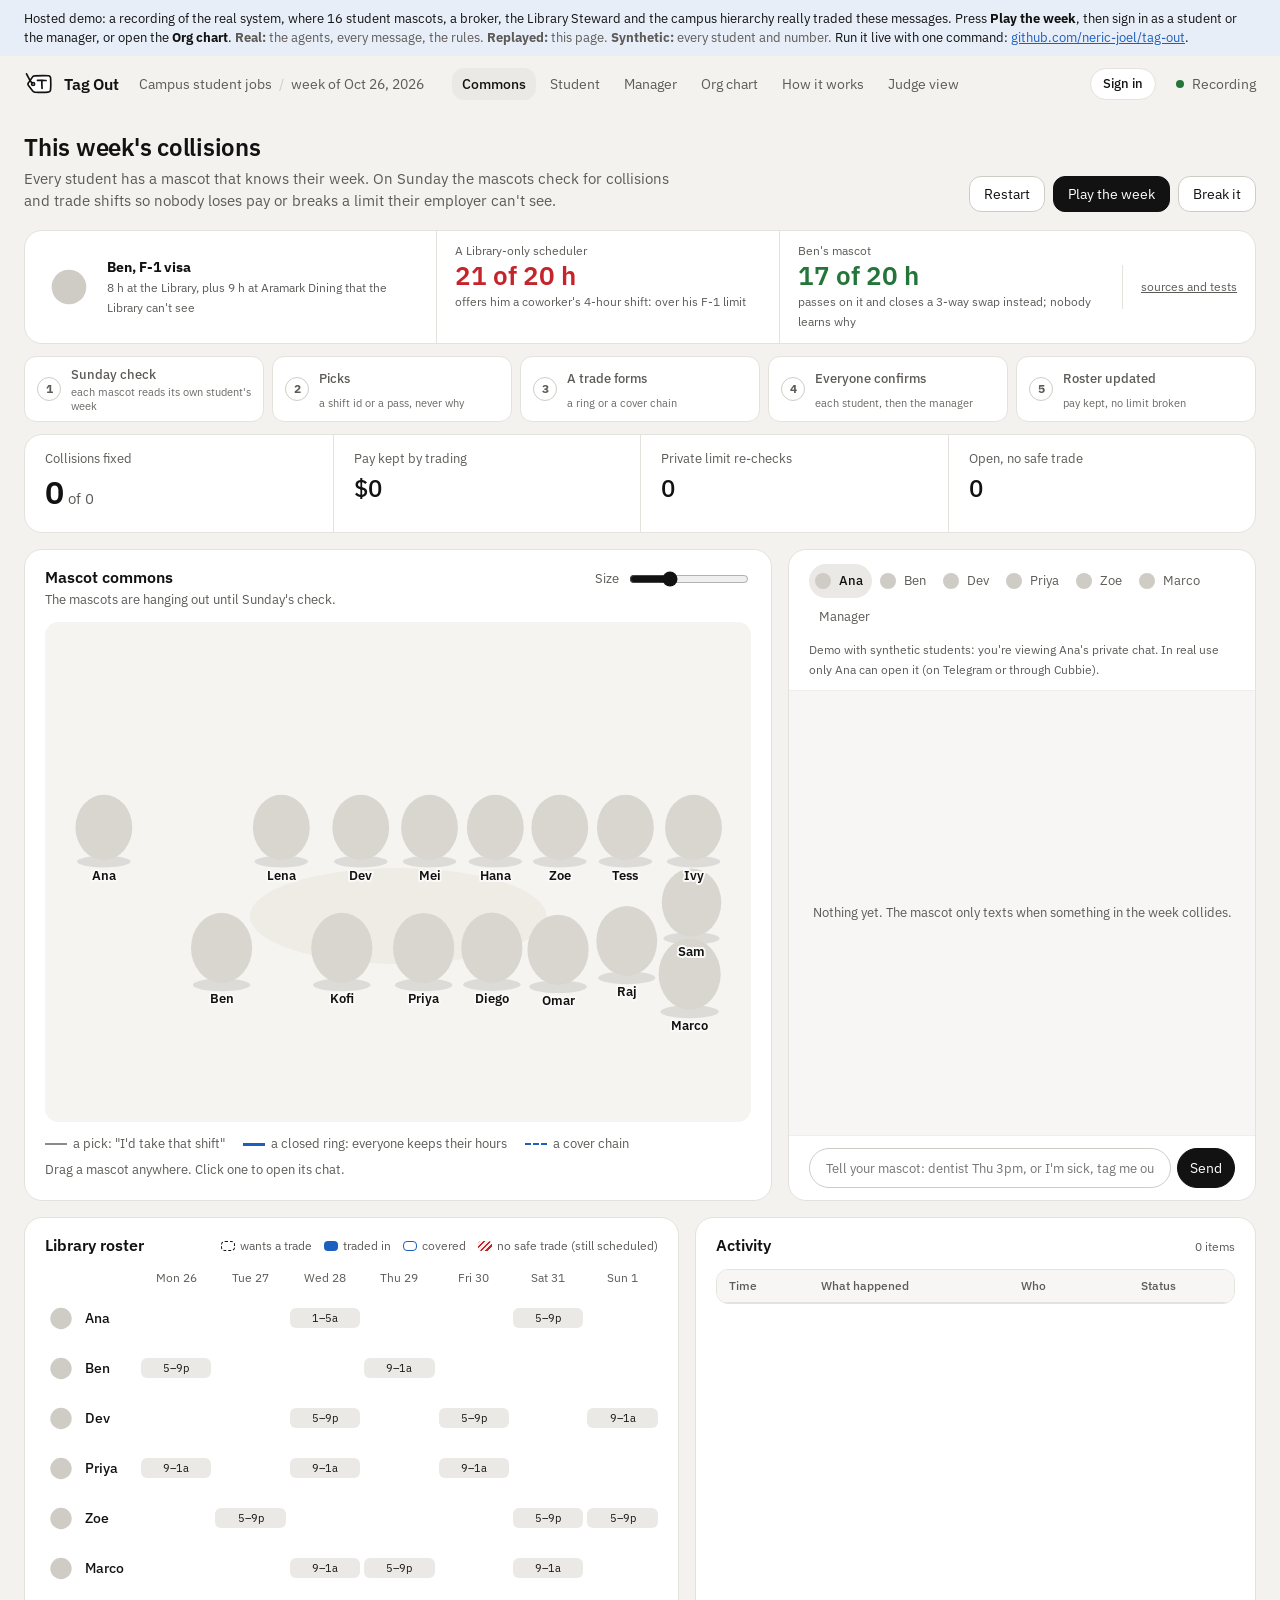
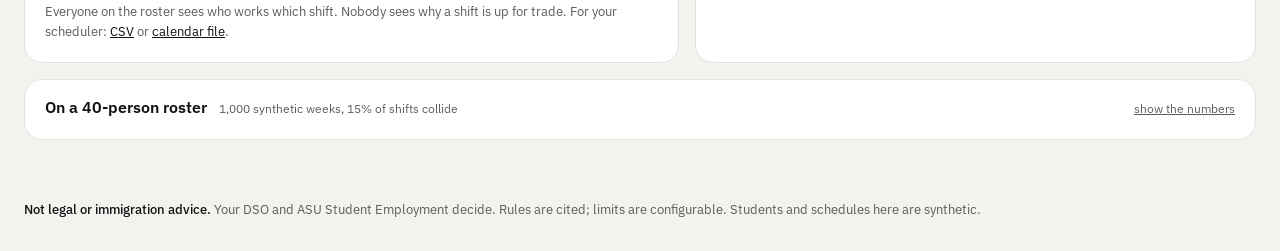
==== site/index.html @ efaf485c "Each employer keeps its own chain: Aramark's unit and general managers for Dining, a Sun Devil Fitne" ====
<!doctype html>
<html lang="en">
<head>
<meta charset="utf-8">
<meta name="viewport" content="width=device-width, initial-scale=1">
<title>Tag Out · Library roster</title>
<link rel="preconnect" href="https://fonts.googleapis.com">
<link rel="preconnect" href="https://fonts.gstatic.com" crossorigin>
<link href="https://fonts.googleapis.com/css2?family=IBM+Plex+Sans:wght@400;500;600;700&display=swap" rel="stylesheet">
<link rel="stylesheet" href="/web/css/app.css?v=22">
<link rel="stylesheet" href="/web/css/flow.css?v=16">
<link rel="icon" href="data:image/svg+xml,%3Csvg xmlns='http://www.w3.org/2000/svg' viewBox='0 0 32 32' fill='none' stroke='%23121212' stroke-width='2.1' stroke-linecap='round' stroke-linejoin='round'%3E%3Cpath fill='%23fff' d='M11.2 7.3C14.8 7.1 22.4 6.8 26.1 7.2C27.6 7.4 28.3 8.3 28.4 9.8C28.6 13.6 28.7 18.4 28.3 22.1C28.1 23.7 27.2 24.5 25.7 24.6C21.9 24.9 14.9 24.8 11.4 24.6C10.5 24.5 9.9 24.1 9.3 23.4L4.6 17.4C4 16.6 4 15.6 4.7 14.8L9.2 8.4C9.7 7.7 10.3 7.3 11.2 7.3Z'/%3E%3Ccircle cx='9.7' cy='16' r='1.6'/%3E%3Cpath d='M8.6 15.1C6.4 12.5 4.6 8.9 2.7 5.1'/%3E%3Cpath d='M14.4 12.2C17.3 11.9 20.6 11.9 23.5 12.3M19.1 12.1C18.9 14.9 19.1 17.9 19.3 20.7'/%3E%3C/svg%3E">
</head>
<body>
<div class="debug-banner" id="debugBanner" hidden><span>Judge view. Synthetic students: private numbers are shown for the demo only. In real use each student sees only their own.</span> <a class="exit" href="/">Exit judge view</a></div>

<header class="topbar">
  <a class="brand" href="/" aria-label="Tag Out home">
    <svg class="mark" viewBox="0 0 32 32" aria-hidden="true"><path class="tag" d="M11.2 7.3C14.8 7.1 22.4 6.8 26.1 7.2C27.6 7.4 28.3 8.3 28.4 9.8C28.6 13.6 28.7 18.4 28.3 22.1C28.1 23.7 27.2 24.5 25.7 24.6C21.9 24.9 14.9 24.8 11.4 24.6C10.5 24.5 9.9 24.1 9.3 23.4L4.6 17.4C4 16.6 4 15.6 4.7 14.8L9.2 8.4C9.7 7.7 10.3 7.3 11.2 7.3Z"/><circle cx="9.7" cy="16" r="1.6"/><path d="M8.6 15.1C6.4 12.5 4.6 8.9 2.7 5.1"/><path d="M14.4 12.2C17.3 11.9 20.6 11.9 23.5 12.3M19.1 12.1C18.9 14.9 19.1 17.9 19.3 20.7"/></svg>
    <span class="wordmark">Tag Out</span>
  </a>
  <span class="scope">Campus student jobs <span class="sep">/</span> week of Oct 26, 2026</span>
  <nav class="tabs" aria-label="Views">
    <a href="#commons" id="tabArena">Commons</a>
    <a href="#me" id="tabMe">Student</a>
    <a href="#manager" id="tabMgr">Manager</a>
    <a href="#org" id="tabOrg">Org chart</a>
    <a href="#agents" id="tabAgents">How it works</a>
    <a href="/judge" id="tabJudge">Judge view</a>
  </nav>
  <button class="who-pill" id="whoPill" type="button" aria-label="Sign in as someone else">Sign in</button>
  <div class="live" id="live"><span class="dot"></span><span id="liveText">Connecting</span></div>
</header>

<main class="canvas">
 <div class="view" id="viewCommons">
  <section class="titlerow">
    <div>
      <h1>This week's collisions</h1>
      <p class="finding" id="finding">Every student has a mascot that knows their week. On Sunday the mascots check for collisions and trade shifts so nobody loses pay or breaks a limit their employer can't see.</p>
    </div>
    <div class="actions">
      <button class="btn" id="btnReset" type="button" data-debug>Reset demo</button>
      <button class="btn" id="btnSunday" type="button">Run Sunday check</button>
      <button class="btn primary" id="btnRun" type="button">Start trade rounds</button>
    </div>
  </section>

  <section class="hero-case" aria-label="Why it matters: Ben's week">
    <div class="hc-who"><canvas id="heroBen" width="64" height="69" aria-hidden="true"></canvas>
      <div><b>Ben, F-1 visa</b><span>8 h at the Library, plus 9 h at Aramark Dining that the Library can't see</span></div></div>
    <div class="hc-col bad"><span class="hc-k">A Library-only scheduler</span><b>21 of 20 h</b><span>offers him a coworker's 4-hour shift: over his F-1 limit</span></div>
    <div class="hc-col good"><span class="hc-k">Ben's mascot</span><b>17 of 20 h</b><span>passes on it and closes a 3-way swap instead; nobody learns why</span></div>
    <a class="hc-src" href="#agents">sources and tests</a>
  </section>
  <ol class="rail" id="rail" aria-label="Where the week is">
    <li data-step="1"><b>1</b>Sunday check<span>each mascot reads its own student's week</span></li>
    <li data-step="2"><b>2</b>Picks<span>a shift id or a pass, never why</span></li>
    <li data-step="3"><b>3</b>A trade forms<span>a ring or a cover chain</span></li>
    <li data-step="4"><b>4</b>Everyone confirms<span>each student, then the manager</span></li>
    <li data-step="5"><b>5</b>Roster updated<span>pay kept, no limit broken</span></li>
  </ol>
  <section class="kpis" aria-label="This week">
    <div class="kpi lead"><span class="label">Collisions fixed</span><span class="value num" id="kFixed">0<small> of 0</small></span></div>
    <div class="kpi"><span class="label">Pay kept by trading</span><span class="value num" id="kPay">$0</span></div>
    <div class="kpi"><span class="label">Private limit re-checks</span><span class="value num" id="kChecks">0</span></div>
    <div class="kpi"><span class="label">Open, no safe trade</span><span class="value num" id="kOpen">0</span></div>
  </section>

  <div class="grid">
    <section class="panel commons" aria-labelledby="commonsTitle">
      <header class="panel-head">
        <div>
          <h2 id="commonsTitle">Mascot commons</h2>
          <p class="status" id="roundStatus" aria-live="polite">The mascots are hanging out until Sunday's check.</p>
        </div>
        <div class="tools">
          <label class="size"><span>Size</span><input type="range" id="petSize" min="48" max="200" step="2" value="96" aria-label="Mascot size"></label>
          <button class="btn small-btn" id="btnPets" type="button" data-debug>Pets</button>
        </div>
      </header>
      <div class="stage" id="stage"><canvas id="world" aria-label="Sixteen student mascots living in the commons" role="img"></canvas></div>
      <footer class="arena-key">
        <span><i class="k pick"></i>a pick: "I'd take that shift"</span>
        <span><i class="k ring"></i>a closed ring: everyone keeps their hours</span>
        <span><i class="k chain"></i>a cover chain</span>
        <span class="muted">Drag a mascot anywhere. Click one to open its chat.</span>
      </footer>
    </section>

    <section class="panel assistant" id="assistant" data-debug aria-labelledby="assistantTitle">
      <header class="assistant-head">
        <h2 id="assistantTitle" class="sr-only">Assistant chat</h2>
        <div class="who-tabs" id="whoTabs" role="tablist" aria-label="Whose assistant"></div>
        <p class="muted small" id="assistantSub">Private: only this student sees this chat.</p>
      </header>
      <div class="thread" id="thread" aria-live="polite"></div>
      <form class="compose" id="compose">
        <input type="text" id="composeInput" placeholder="Tell your mascot: dentist Thu 3pm, or I'm sick, tag me out of Monday" aria-label="Message to your mascot">
        <button class="btn primary" type="submit">Send</button>
      </form>
    </section>
  </div>

  <div class="grid lower">
    <section class="panel board" aria-labelledby="boardTitle">
      <header class="panel-head">
        <h2 id="boardTitle">Library roster</h2>
        <div class="legend">
          <span><i class="m req"></i>wants a trade</span>
          <span><i class="m moved"></i>traded in</span>
          <span><i class="m covered"></i>covered</span>
          <span><i class="m open"></i>no safe trade (still scheduled)</span>
        </div>
      </header>
      <div class="board-grid" id="board" role="table" aria-label="Shifts by person and day"></div>
      <p class="board-note">Everyone on the roster sees who works which shift. Nobody sees why a shift is up for trade.
        For your scheduler: <a href="/roster.csv">CSV</a> or <a href="/roster.ics">calendar file</a>.</p>
    </section>

    <section class="panel log" aria-labelledby="logTitle">
      <header class="panel-head"><h2 id="logTitle">Activity</h2><span class="muted small" id="logCount">0 items</span></header>
      <div class="log-wrap"><table class="log-table"><thead><tr><th>Time</th><th>What happened</th><th class="who">Who</th><th>Status</th></tr></thead>
        <tbody id="events"></tbody></table></div>
    </section>
  </div>

  <section class="panel sim" aria-labelledby="simTitle">
    <details class="sim-fold"><summary><h2 id="simTitle">On a 40-person roster</h2><span class="muted small" id="simMeta">simulation</span><span class="muted small sim-open">show the numbers</span></summary>
    <div id="sim"></div></details>
  </section>
 </div>

 <div class="view" id="viewStudent" hidden>
  <section class="me-head">
    <canvas id="meAvatar" width="96" height="104" aria-hidden="true"></canvas>
    <div>
      <h1 id="meTitle">Your week</h1>
      <p class="finding" id="meSub">Only you see this page. Your coworkers and your manager see that you're busy, and which shift you want to trade. Never why.</p>
    </div>
  </section>
  <div class="me-grid">
    <section class="panel me-week" aria-labelledby="meWeekTitle">
      <header class="panel-head"><h2 id="meWeekTitle">Your week</h2><span class="muted small">Oct 26 to Nov 1</span></header>
      <div id="meWeek"></div>
    </section>
    <section class="panel tg" aria-labelledby="meChatTitle">
      <header class="tg-head"><canvas id="meChatPet" width="36" height="39" aria-hidden="true"></canvas>
        <div><h2 id="meChatTitle">Your mascot</h2><p class="sub">Telegram or Cubbie · private</p></div></header>
      <div class="thread tg-thread" id="meThread" aria-live="polite"></div>
      <div class="chips" id="meChips" aria-label="Things you can text your mascot"></div>
      <form class="compose" id="meCompose">
        <input type="text" id="meInput" placeholder="Message your mascot" aria-label="Message to your mascot">
        <button class="btn primary" type="submit">Send</button>
      </form>
      <details class="why-tg-mini"><summary>Why Telegram?</summary><p class="muted small">It's your private line to your own mascot: push alerts when the site is closed, one tap to confirm or decline, and your reasons never leave the chat. No new app, and the bot only messages chats that sent it /start.</p></details>
    </section>
    <section class="panel me-private" aria-labelledby="mePrivTitle">
      <header class="panel-head"><h2 id="mePrivTitle">Private to you</h2></header>
      <div id="mePrivate"></div>
    </section>
  </div>
 </div>

 <div class="view" id="viewManager" hidden>
  <section class="me-head">
    <svg class="mgr-mark" viewBox="0 0 32 32" aria-hidden="true"><path class="tag" d="M11.2 7.3C14.8 7.1 22.4 6.8 26.1 7.2C27.6 7.4 28.3 8.3 28.4 9.8C28.6 13.6 28.7 18.4 28.3 22.1C28.1 23.7 27.2 24.5 25.7 24.6C21.9 24.9 14.9 24.8 11.4 24.6C10.5 24.5 9.9 24.1 9.3 23.4L4.6 17.4C4 16.6 4 15.6 4.7 14.8L9.2 8.4C9.7 7.7 10.3 7.3 11.2 7.3Z"/><circle cx="9.7" cy="16" r="1.6"/><path d="M8.6 15.1C6.4 12.5 4.6 8.9 2.7 5.1"/><path d="M14.4 12.2C17.3 11.9 20.6 11.9 23.5 12.3M19.1 12.1C18.9 14.9 19.1 17.9 19.3 20.7"/></svg>
    <div>
      <h1>Library front desk, manager</h1>
      <p class="finding">You see the roster, approvals, open shifts and reports. You never see why someone asked for a trade or their hours at other jobs. Each approval card says which limits every student's mascot checked, and when.</p>
    </div>
  </section>
  <div class="mgr-grid">
    <section class="panel tg" aria-labelledby="mgrInboxTitle">
      <header class="tg-head"><div class="tg-avatar">LM</div><div><h2 id="mgrInboxTitle">Approvals and updates</h2><p class="sub">What arrives on your phone</p></div></header>
      <div class="thread tg-thread" id="mgrThread" aria-live="polite"></div>
    </section>
    <section class="panel mgr-actions" aria-labelledby="mgrActTitle">
      <header class="panel-head"><h2 id="mgrActTitle">Do something</h2></header>
      <form class="act" id="mgrExtra">
        <h3>Post an extra shift</h3>
        <p class="muted small">Every mascot is offered it. Only students who want hours and fit every limit pick it; you won't see why anyone passed.</p>
        <div class="row"><select id="exDay" aria-label="Day"></select><select id="exStart" aria-label="Start"></select><select id="exEnd" aria-label="End"></select><button class="btn primary" type="submit">Post</button></div>
      </form>
      <div class="act">
        <h3>Find a team meeting time</h3>
        <p class="muted small">Each mascot answers busy or free for each hour, nothing else. You pick from the three best hours.</p>
        <button class="btn" id="mgrMeeting" type="button">Find the best hour next week</button>
      </div>
      <div class="act">
        <h3>Standing rule</h3>
        <label class="toggle"><input type="checkbox" id="mgrSwapRule"> Swaps that keep every shift covered and everyone's hours the same go through without me</label>
      </div>
      <div class="act">
        <h3>Your scheduler</h3>
        <p class="muted small">Download the approved roster: <a href="/roster.csv">CSV</a> or <a href="/roster.ics">calendar file</a>. Students enter their time in Workday as usual.</p>
      </div>
    </section>
    <section class="panel" aria-labelledby="mgrListTitle">
      <header class="panel-head"><h2 id="mgrListTitle">Open shifts, reports, meetings</h2></header>
      <div id="mgrLists"></div>
      <div class="forecast" id="mgrForecast"></div>
    </section>
  </div>
  <section class="panel board" aria-labelledby="mgrBoardTitle">
    <header class="panel-head"><h2 id="mgrBoardTitle">Library roster</h2></header>
    <div class="board-grid" id="mgrBoard" role="table" aria-label="Shifts by person and day"></div>
  </section>
 </div>

 <div class="view" id="viewOrg" hidden>
  <section class="titlerow">
    <div>
      <h1>When nobody can cover</h1>
      <p class="finding">16 student workers in three departments, 3 shift leads, 3 managers, 2 backup managers, Environmental Health and Safety, Student Employment and ISSC: 27 agents, each its own app with its own state and its own pet. Each employer keeps its own chain (ASU for the Library and the Rec center, Aramark for Dining). A case climbs one rung each time a timer runs out, never past the shift's start, and silence never approves anything. Only the shift and the rule that moved it climb; the reason stays with the student's mascot.</p>
    </div>
    <div class="actions">
      <button class="btn" id="orgSafety" type="button">Safety report</button>
      <button class="btn" id="orgQuestion" type="button">F-1 question</button>
      <button class="btn primary" id="orgPlay" type="button">Play the morning</button>
    </div>
  </section>
  <section class="panel org-panel" aria-label="Org chart"><div id="org"><p class="muted">Loading the org chart…</p></div></section>
 </div>

 <div class="view" id="viewAgents" hidden>
  <section class="titlerow">
    <div>
      <h1>How the agents talk</h1>
      <p class="finding">Every line below is a real message between agents: six Library mascots (each its own app and database), a broker and the Library's Steward; the campus hierarchy is on the Org chart. Live they run as separate processes; this replay was recorded with all of them in one. Click any message to read exactly what crossed. No message has a field for a reason, hours or a calendar; the only free text is what a student chooses to send, and every message is scanned for private labels.</p>
    </div>
    <div class="actions">
      <button class="btn" id="agSunday" type="button">Run Sunday check</button>
      <button class="btn" id="agRun" type="button">Start trade rounds</button>
      <button class="btn danger" id="agSnoop" type="button">Snoop: ask every mascot why</button>
    </div>
  </section>
  <section class="kpis" aria-label="What crossed">
    <div class="kpi lead"><span class="label">Messages between agents</span><span class="value num" id="lkMsgs">0</span></div>
    <div class="kpi"><span class="label">Fields outside the schemas</span><span class="value num" id="lkFields">0</span></div>
    <div class="kpi"><span class="label">Private labels in any message</span><span class="value num" id="lkLabels">0</span></div>
    <div class="kpi"><span class="label">Work-rule checks made by an LLM</span><span class="value num">0</span></div>
  </section>
  <p class="snoop-note" id="snoopNote" hidden></p>
  <div id="flow"></div>
  <section class="panel why-tg" aria-labelledby="whyTgTitle">
    <header class="panel-head"><h2 id="whyTgTitle">Why Telegram</h2><span class="muted small">the student's private line to their own mascot</span></header>
    <ul class="why-list">
      <li><b>It reaches you when the site is closed.</b> The Sunday "your shift collides" text and a same-day call-out arrive as push alerts.</li>
      <li><b>One tap is the human step.</b> Confirm, Decline, Take it, Approve: nothing moves until the student (and the manager) taps.</li>
      <li><b>Reasons stay private.</b> "I'm sick" or "interview" goes only to your own mascot. Other agents get a shift id and a yes or no.</li>
      <li><b>No new app.</b> It works on any phone today, and the bot only messages chats that registered themselves with /start. Cubbie users can use the included Cubbie Skill instead.</li>
    </ul>
  </section>
  <section class="panel claims" id="claims" aria-labelledby="claimsTitle">
    <header class="panel-head"><h2 id="claimsTitle">Sources and claims</h2><span class="muted small">every number on this site, and where it comes from</span></header>
    <table class="ledger" id="ledger"></table>
  </section>
 </div>

  <section class="phones-row" id="phonesRow" hidden aria-labelledby="phonesTitle">
    <header class="section-head">
      <h2 id="phonesTitle">Phones</h2>
      <p class="muted">The same chats as they arrive on each phone (Telegram). Each student only sees their own.</p>
    </header>
    <div class="phones" id="phones"></div>
  </section>

  <section class="panel judge" id="judgePanel" hidden aria-labelledby="judgeTitle">
    <header class="panel-head">
      <h2 id="judgeTitle">Private limits, as each mascot sees its own student</h2>
      <button class="btn danger" id="btnBreak" type="button">Break it: change Dev's week before commit</button>
    </header>
    <div class="judge-grid">
      <table class="limits" id="limits"><caption class="sr-only">Hours and limits per student</caption></table>
      <div class="forecast" id="forecast"></div>
    </div>
    <div class="baseline" id="baseline"></div>
  </section>
</main>

<dialog class="pets-dialog signin" id="signIn" aria-labelledby="signInTitle">
  <form method="dialog" class="pets-head">
    <h2 id="signInTitle">Sign in as</h2>
    <button class="btn small-btn" value="close" aria-label="Close">Close</button>
  </form>
  <p class="muted small">Demo with synthetic students: pick anyone to see Tag Out the way they would. A real student only ever sees their own page.</p>
  <div class="people" id="people"></div>
</dialog>

<dialog class="pets-dialog" id="petDialog" aria-labelledby="petDialogTitle">
  <form method="dialog" class="pets-head">
    <h2 id="petDialogTitle">Pick a mascot</h2>
    <button class="btn small-btn" value="close" aria-label="Close">Close</button>
  </form>
  <div class="pets-controls">
    <label>For <select id="petFor" aria-label="Which student"></select></label>
    <input type="search" id="petQuery" placeholder="Search pets, e.g. goku, cat, dragon" aria-label="Search pets">
    <button class="btn" id="petSearch" type="button">Search</button>
  </div>
  <p class="muted small" id="petNote">Each student picks their own; no two people on a roster share one.</p>
  <div class="pets-grid" id="petGrid"></div>
</dialog>

<footer class="site-foot">
  <p><strong>Not legal or immigration advice.</strong> Your DSO and ASU Student Employment decide. Rules are cited; limits are configurable. Students and schedules here are synthetic.</p>
</footer>

<script>window.TAGOUT_STATIC = true; const TAGOUT_SHEETS = {"kitsune-spirit": "https://codex-pets.net/assets/pets/v/1792744884248/kitsune-spirit/spritesheet.webp", "tide-kraken": "https://codex-pets.net/assets/pets/v/1792744941586/tide-kraken/spritesheet.webp", "crystal-kirin": "https://codex-pets.net/assets/pets/v/1792744924538/crystal-kirin/spritesheet.webp", "moon-phoenix": "https://codex-pets.net/assets/pets/v/1792744905088/moon-phoenix/spritesheet.webp", "storm-griffin": "https://codex-pets.net/assets/pets/v/1792744867266/storm-griffin/spritesheet.webp", "frost-yeti": "https://codex-pets.net/assets/pets/v/1792744847355/frost-yeti/spritesheet.webp", "ember-dragon": "https://codex-pets.net/assets/pets/v/1792744831101/ember-dragon/spritesheet.webp", "thunder-roc": "https://codex-pets.net/assets/pets/v/1792744742035/thunder-roc/spritesheet.webp", "raccoon": "https://codex-pets.net/assets/pets/v/1792588968157/raccoon/spritesheet.webp", "kumo": "https://codex-pets.net/assets/pets/v/1792589263611/kumo/spritesheet.webp", "nori": "https://codex-pets.net/assets/pets/v/1780482787379/nori/spritesheet.webp", "ali": "https://codex-pets.net/assets/pets/v/1792742095674/ali/spritesheet.webp", "biscuit": "https://codex-pets.net/assets/pets/v/1792748035258/biscuit/spritesheet.webp", "white": "https://codex-pets.net/assets/pets/v/1790581357760/white/spritesheet.webp", "cappy": "https://codex-pets.net/assets/pets/v/1777716783783/cappy/spritesheet.webp", "rook": "https://codex-pets.net/assets/pets/v/1777717655324/rook/spritesheet.webp", "rusty": "https://codex-pets.net/assets/pets/v/1777720068012/rusty/spritesheet.webp", "folio": "https://codex-pets.net/assets/pets/v/1786355219448/folio/spritesheet.webp", "kite": "https://codex-pets.net/assets/pets/v/1786824186765/kite/spritesheet.webp", "red-fox-cub": "https://codex-pets.net/assets/pets/v/1792589141102/red-fox-cub/spritesheet.webp", "owl": "https://codex-pets.net/assets/pets/v/1792593184107/owl/spritesheet.webp", "bruno": "https://codex-pets.net/assets/pets/v/1792588996213/bruno/spritesheet.webp", "bramble": "https://codex-pets.net/assets/pets/v/1792593371389/bramble/spritesheet.webp", "goldie": "https://codex-pets.net/assets/pets/v/1792588723084/goldie/spritesheet.webp", "rivet": "https://codex-pets.net/assets/pets/v/1784961462548/rivet/spritesheet.webp", "moss": "https://codex-pets.net/assets/pets/v/1792587486970/moss/spritesheet.webp", "aurelia": "https://codex-pets.net/assets/pets/v/1792587141026/aurelia/spritesheet.webp", "debug-duck-v2": "https://codex-pets.net/assets/pets/v/1790855975750/debug-duck-v2/spritesheet.webp"}; window.TAGOUT_PET_URL = (id) => TAGOUT_SHEETS[id] || '';</script>
<script src="/web/js/world.js?v=16"></script>
<script src="/web/js/flow.js?v=22"></script>
<script src="/web/js/org.js?v=5"></script>
<script src="/web/js/sprites.js?v=15"></script>
<script src="/web/js/app.js?v=30"></script>
</body>
</html>
---- web/css/app.css ----
/* Tag Out commons. Style: achromatic ledger, no-sidebar shell, soft corners (cards 18, controls 12) by request.
   Face: a stone ground (campus library sandstone), IBM Plex Sans with tabular figures, one data hue (#1d5fbf)
   that appears only on trades. Colour on chrome: none. The pets carry the colour.
   Grid (1440): canvas 1440 - 2 x 24 = 1392; main row 8fr + 5fr with a 16px gap. */

:root {
  --ground: #f3f2ef;
  --surface: #ffffff;
  --raised: #f7f6f4;
  --active: #ebe9e5;
  --border: #e4e2dd;
  --rule: #efeeea;
  --control: #cfccc6;
  --text: #121212;
  --muted: #5d5b57;
  --faint: #6b6965;
  --primary: #121212;
  --hue: #1d5fbf;
  --hue-soft: #e8eef8;
  --positive: #24753a;
  --negative: #c4242a;
  --neg-soft: #fbeceb;
  --warning: #92400e;
  --pill-pos-bg: #dcfae5; --pill-pos-ink: #04250e;
  --pill-neg-bg: #ffedea; --pill-neg-ink: #831c1e;
  --radius-card: 18px; --radius-control: 12px; --radius-chip: 6px; --radius-stage: 14px;
  --gap: 16px; --pad: 20px; --edge: 24px;
  --font: "IBM Plex Sans", system-ui, -apple-system, "Segoe UI", sans-serif;
}

* { box-sizing: border-box; }
html { -webkit-text-size-adjust: 100%; }
body {
  margin: 0; background: var(--ground); color: var(--text);
  font: 400 14px/20px var(--font); font-variant-numeric: tabular-nums;
}
h1, h2, h3, p { margin: 0; }
button { font: inherit; color: inherit; }
.num { font-variant-numeric: tabular-nums; }
.muted { color: var(--muted); }
.small { font-size: 12px; }
.sr-only { position: absolute; width: 1px; height: 1px; overflow: hidden; clip: rect(0 0 0 0); white-space: nowrap; }
[hidden] { display: none !important; }
:focus-visible { outline: 2px solid var(--hue); outline-offset: 2px; }

/* debug banner: the one loud thing, and only in the judge view */
.debug-banner {
  background: var(--negative); color: #fff; font-weight: 500; padding: 8px var(--edge); font-size: 13px;
}

/* top bar */
.topbar {
  display: flex; align-items: center; gap: 20px; height: 56px; padding: 0 var(--edge);
  background: var(--ground);
}
.brand { display: flex; align-items: center; gap: 10px; color: var(--text); text-decoration: none; }
/* the mark: a hand-drawn luggage tag in one ink, slightly wobbly on purpose */
.mark { width: 30px; height: 30px; overflow: visible; }
.mark path, .mark circle, .mgr-mark path, .mgr-mark circle {
  fill: none; stroke: var(--text); stroke-width: 1.8; stroke-linecap: round; stroke-linejoin: round;
}
.mark path.tag, .mgr-mark path.tag { fill: var(--surface); }
.wordmark { font-weight: 600; font-size: 16px; letter-spacing: -0.01em; }
.scope { color: var(--muted); }
.scope .sep { color: var(--control); margin: 0 4px; }
.tabs { display: flex; gap: 4px; margin-left: 8px; }
.tabs a {
  color: var(--muted); text-decoration: none; padding: 6px 10px; border-radius: var(--radius-control);
}
.tabs a:hover { color: var(--text); background: var(--active); }
.tabs a[aria-current="page"] { color: var(--text); background: var(--active); font-weight: 500; }
.live { margin-left: auto; display: flex; align-items: center; gap: 8px; color: var(--muted); }
.live .dot { width: 8px; height: 8px; border-radius: 50%; background: var(--control); }
.live.on .dot { background: var(--positive); }
.live.off .dot { background: var(--negative); }

/* canvas */
.canvas { padding: 8px var(--edge) 40px; }
.titlerow { display: flex; align-items: flex-end; justify-content: space-between; gap: 24px; padding: 12px 0 18px; }
h1 { font-size: 24px; line-height: 30px; font-weight: 600; letter-spacing: -0.01em; }
.finding { margin-top: 6px; color: var(--muted); font-size: 15px; line-height: 22px; max-width: 74ch; }
.finding b { color: var(--text); font-weight: 500; }
.actions { display: flex; gap: 8px; flex-shrink: 0; }
.btn {
  height: 36px; padding: 0 14px; border-radius: var(--radius-control); border: 1px solid var(--control);
  background: var(--surface); cursor: pointer; white-space: nowrap; transition: background .12s, transform .06s;
}
.btn:hover { background: var(--raised); }
.btn:active { transform: translateY(1px); }
.btn:disabled { color: var(--faint); cursor: default; background: var(--surface); }
.btn.primary { background: var(--primary); border-color: var(--primary); color: #fff; }
.btn.primary:hover { background: #2b2b2b; }
.btn.primary:disabled { background: #8c8a86; border-color: #8c8a86; }
.btn.danger { border-color: var(--negative); color: var(--negative); }
.btn.danger:hover { background: var(--neg-soft); }

/* KPI strip: one container split by hairlines */
.kpis {
  display: grid; grid-template-columns: repeat(4, 1fr); background: var(--surface);
  border: 1px solid var(--border); border-radius: var(--radius-card); margin-bottom: var(--gap);
}
.kpi { display: flex; flex-direction: column; gap: 4px; padding: 14px var(--pad); }
.kpi + .kpi { border-left: 1px solid var(--border); }
.kpi .label { color: var(--muted); font-size: 13px; }
.kpi .value { font-size: 24px; line-height: 30px; font-weight: 500; }
.kpi .value small { font-size: 15px; color: var(--muted); font-weight: 400; }
.kpi.lead .value { font-size: 32px; line-height: 38px; font-weight: 600; }
.kpi .value.bad { color: var(--negative); }

/* panels */
.grid { display: grid; grid-template-columns: 8fr 5fr; gap: var(--gap); align-items: stretch; }
.grid.lower { grid-template-columns: 7fr 6fr; margin-top: var(--gap); align-items: stretch; }
.sim { margin-top: var(--gap); }
.sim #sim { display: grid; grid-template-columns: 1fr 1fr; gap: 24px; align-items: start; }
.panel {
  background: var(--surface); border: 1px solid var(--border); border-radius: var(--radius-card);
  padding: 16px var(--pad) var(--pad); min-width: 0;
}
.panel-head { display: flex; align-items: baseline; justify-content: space-between; gap: 16px; margin-bottom: 12px; }
h2 { font-size: 16px; line-height: 22px; font-weight: 600; }
.status { color: var(--muted); text-align: right; }
.status b { color: var(--text); font-weight: 500; }

/* arena */
.commons { display: flex; flex-direction: column; }
.stage { position: relative; flex: 1; min-height: 500px; border-radius: var(--radius-stage); overflow: hidden; background: #f6f4f0; }
.stage canvas { position: absolute; inset: 0; width: 100%; height: 100%; display: block; touch-action: none; }
.tools { display: flex; align-items: center; gap: 12px; flex-shrink: 0; }
.size { display: flex; align-items: center; gap: 8px; color: var(--muted); font-size: 13px; }
.size input { width: 120px; accent-color: var(--text); }
.small-btn { height: 32px; padding: 0 12px; }
.panel-head .status { text-align: left; margin-top: 2px; font-size: 13px; }

/* assistant chat: one student's private thread with their mascot */
.assistant { display: flex; flex-direction: column; padding: 0; overflow: hidden; }
.assistant-head { padding: 14px var(--pad) 10px; border-bottom: 1px solid var(--rule); }
.who-tabs { display: flex; gap: 2px; flex-wrap: wrap; margin-bottom: 6px; }
.who-tabs button {
  display: inline-flex; align-items: center; gap: 4px; height: 34px; padding: 0 9px 0 2px; border: 0;
  border-radius: 999px; background: transparent; cursor: pointer; color: var(--muted); font-size: 13px;
}
.who-tabs button canvas { width: 24px; height: 26px; }
.who-tabs button:hover { background: var(--raised); color: var(--text); }
.who-tabs button[aria-selected="true"] { background: var(--active); color: var(--text); font-weight: 500; }
.who-tabs button.mgr { padding-left: 10px; }
.assistant .thread { min-height: 0; }
.assistant .compose { padding: 12px var(--pad); }
.assistant .compose input { height: 40px; border-radius: 999px; padding: 0 16px; }
.assistant .compose .btn { height: 40px; border-radius: 999px; }

/* pet gallery */
.pets-dialog {
  width: min(880px, calc(100vw - 32px)); max-height: calc(100vh - 64px); border: 1px solid var(--border);
  border-radius: 20px; padding: 20px 24px 24px; background: var(--surface); color: var(--text);
  box-shadow: 0 18px 50px rgba(0, 0, 0, .14);
}
.pets-dialog::backdrop { background: rgba(18, 18, 18, .28); }
.pets-head { display: flex; align-items: center; justify-content: space-between; margin-bottom: 12px; }
.pets-controls { display: flex; gap: 8px; align-items: center; flex-wrap: wrap; margin-bottom: 8px; }
.pets-controls label { display: flex; align-items: center; gap: 8px; color: var(--muted); }
.pets-controls select, .pets-controls input {
  height: 36px; border: 1px solid var(--control); border-radius: var(--radius-control); padding: 0 12px;
  font: inherit; background: var(--surface);
}
.pets-controls input { flex: 1; min-width: 200px; }
.pets-grid { display: grid; grid-template-columns: repeat(auto-fill, minmax(150px, 1fr)); gap: 12px; margin-top: 12px; }
.pet-card {
  display: flex; flex-direction: column; gap: 6px; padding: 10px; border: 1px solid var(--border);
  border-radius: 16px; background: var(--surface); cursor: pointer; text-align: left; font: inherit;
  transition: background .12s, transform .08s;
}
.pet-card:hover { background: var(--raised); }
.pet-card:active { transform: translateY(1px); }
.pet-card img { width: 100%; aspect-ratio: 1; object-fit: contain; background: #f6f4f0; border-radius: 12px; }
.pet-card .n { font-weight: 500; font-size: 13px; line-height: 17px; }
.pet-card .c { color: var(--muted); font-size: 12px; }
.pet-card[aria-disabled="true"] { opacity: .5; cursor: not-allowed; }
.arena-key { display: flex; flex-wrap: wrap; gap: 6px 18px; margin-top: 12px; color: var(--muted); font-size: 13px; }
.arena-key span { display: inline-flex; align-items: center; gap: 6px; }
.k { display: inline-block; width: 22px; height: 0; border-top: 2px solid; }
.k.pick { border-color: #8c8a86; }
.k.ring { border-top-width: 3px; border-color: var(--hue); }
.k.chain { border-color: var(--hue); border-top-style: dashed; }

/* roster board: people down the left, days across */
.board { display: flex; flex-direction: column; }
.legend { display: flex; gap: 12px; flex-wrap: wrap; color: var(--muted); font-size: 12px; }
.legend span { display: inline-flex; align-items: center; gap: 5px; }
.m { display: inline-block; width: 14px; height: 10px; border-radius: 4px; background: var(--active); }
.m.req { background: var(--surface); border: 1.5px dashed var(--text); }
.m.moved { background: var(--hue); }
.m.covered { background: var(--surface); border: 1.5px solid var(--hue); }
.m.open { background: repeating-linear-gradient(135deg, var(--negative) 0 1.5px, var(--neg-soft) 1.5px 4px); }
.board-grid { display: grid; grid-template-columns: 92px repeat(7, 1fr); row-gap: 6px; column-gap: 4px; flex: 1; align-content: start; }
.board-grid .day { color: var(--muted); font-size: 12px; text-align: center; padding-bottom: 2px; }
.board-grid .who { display: flex; align-items: center; gap: 8px; height: 44px; font-weight: 500; }
.board-grid .who canvas { width: 32px; height: 35px; flex-shrink: 0; }
.board-grid .cell { display: flex; flex-direction: column; gap: 3px; justify-content: center; min-height: 44px; }
.chip {
  display: block; height: 20px; line-height: 20px; border-radius: var(--radius-chip); font-size: 11px; text-align: center;
  background: var(--active); color: var(--text); white-space: nowrap; overflow: hidden;
  transition: background .3s, color .3s;
}
.chip.req { background: var(--surface); outline: 1.5px dashed var(--text); outline-offset: -1.5px; }
.chip.moved { background: var(--hue); color: #fff; }
.chip.covered { background: var(--surface); outline: 1.5px solid var(--hue); outline-offset: -1.5px; color: var(--hue); }
.chip.open { background: repeating-linear-gradient(135deg, var(--negative) 0 1.5px, var(--neg-soft) 1.5px 4px); color: var(--pill-neg-ink); font-weight: 500; }
.board-note { margin-top: 12px; color: var(--muted); font-size: 13px; }

/* phones */
.phones-row { margin-top: calc(var(--gap) * 2); }
.section-head { display: flex; align-items: baseline; gap: 16px; margin-bottom: 12px; }
.phones { display: grid; grid-template-columns: repeat(4, 1fr); gap: var(--gap); }
.phone {
  background: var(--surface); border: 1px solid var(--border); border-radius: var(--radius-card);
  display: flex; flex-direction: column; height: 360px; min-width: 0;
}
.phone-head { display: flex; align-items: center; gap: 10px; padding: 10px 14px; border-bottom: 1px solid var(--rule); }
.phone-head canvas { width: 30px; height: 33px; }
.phone-head .who { font-weight: 500; }
.phone-head .sub { color: var(--muted); font-size: 12px; line-height: 16px; }
.phone-head select {
  margin-left: auto; height: 30px; border: 1px solid var(--control); border-radius: var(--radius-control);
  background: var(--surface); font: inherit; font-size: 13px; padding: 0 6px;
}
.thread { flex: 1; overflow-y: auto; padding: 12px 14px; display: flex; flex-direction: column; gap: 8px; background: var(--raised); }
.msg { white-space: pre-line; max-width: 88%; padding: 9px 12px; border-radius: 16px; font-size: 13px; line-height: 18px; background: var(--surface); border: 1px solid var(--rule); align-self: flex-start; }
.msg.me { align-self: flex-end; background: var(--text); color: #fff; border-color: var(--text); }
.msg.reply { color: var(--muted); }
.msg .btns { display: flex; gap: 6px; margin-top: 8px; }
.msg .btns button {
  flex: 1; height: 30px; border-radius: var(--radius-control); border: 1px solid var(--control);
  background: var(--surface); cursor: pointer; font-size: 13px;
}
.msg .btns button:hover { background: var(--active); }
.msg .btns button:disabled { color: var(--faint); cursor: default; background: var(--raised); }
.msg.flash { animation: flash 1.2s ease-out 1; }
@keyframes flash { from { box-shadow: 0 0 0 3px var(--hue-soft); } to { box-shadow: 0 0 0 0 transparent; } }
.compose { display: flex; gap: 6px; padding: 10px; border-top: 1px solid var(--rule); }
.compose input {
  flex: 1; min-width: 0; height: 32px; border: 1px solid var(--control); border-radius: var(--radius-control);
  padding: 0 10px; font: inherit; font-size: 13px;
}
.compose button { height: 32px; padding: 0 12px; border-radius: var(--radius-control); border: 1px solid var(--control); background: var(--surface); cursor: pointer; }
.empty { color: var(--muted); font-size: 13px; margin: auto 0; text-align: center; }

/* log */
.events { list-style: none; margin: 0; padding: 0; max-height: 300px; overflow-y: auto; }
.events li { display: grid; grid-template-columns: 64px 1fr; gap: 12px; padding: 7px 0; border-top: 1px solid var(--rule); font-size: 13px; line-height: 18px; }
.events li:first-child { border-top: 0; }
.events time { color: var(--muted); }
.events .ok { color: var(--positive); font-weight: 500; }
.events .bad { color: var(--negative); font-weight: 500; }
.events .tr { color: var(--hue); font-weight: 500; }

/* simulation */
.sim-figs { display: grid; grid-template-columns: 1fr 1fr; gap: 0; border: 1px solid var(--border); border-radius: 14px; margin-bottom: 14px; }
.sim-figs > div { padding: 12px 16px; display: flex; flex-direction: column; gap: 2px; }
.sim-figs > div + div { border-left: 1px solid var(--border); }
.sim-figs .label { color: var(--muted); font-size: 13px; }
.sim-figs .value { font-size: 22px; line-height: 28px; font-weight: 500; }
.sim-figs .value small { color: var(--muted); font-size: 13px; font-weight: 400; }
.bars { display: grid; grid-template-columns: 110px 1fr 56px; gap: 8px 10px; align-items: center; font-size: 13px; }
.bars .track { height: 14px; background: var(--rule); border-radius: 999px; position: relative; }
.bars .fill { position: absolute; inset: 0 auto 0 0; background: #8c8a86; border-radius: 999px; }
.bars .fill.hue { background: var(--hue); }
.bars .v { text-align: right; }
.sim-note { margin-top: 12px; color: var(--muted); font-size: 13px; line-height: 19px; }
.sim-note a { color: var(--text); }

/* judge */
.judge { margin-top: var(--gap); }
.judge-grid { display: grid; grid-template-columns: 7fr 5fr; gap: 24px; align-items: start; }
.limits { width: 100%; border-collapse: collapse; font-size: 13px; }
.limits th { text-align: left; color: var(--muted); font-weight: 400; font-size: 12px; padding: 0 8px 8px 0; }
.limits th.num, .limits td.num { text-align: right; }
.limits td { padding: 8px 8px 8px 0; border-top: 1px solid var(--rule); vertical-align: top; }
.limits td .sub { display: block; color: var(--muted); font-size: 12px; }
.limits .over { color: var(--negative); font-weight: 500; }
.forecast h3, .baseline h3 { font-size: 14px; font-weight: 600; margin-bottom: 8px; }
.baseline { margin-top: 24px; }
.baseline .limits { margin-top: 10px; }
.board-note a { color: var(--text); }
.forecast ul { margin: 0; padding: 0; list-style: none; }
.forecast li { display: flex; justify-content: space-between; padding: 6px 0; border-top: 1px solid var(--rule); font-size: 13px; }

/* footer */
.site-foot { padding: 20px var(--edge) 32px; color: var(--muted); font-size: 13px; line-height: 19px; display: grid; gap: 6px; }
.site-foot strong { color: var(--text); font-weight: 500; }
.site-foot a { color: var(--muted); }

/* tablet */
@media (max-width: 1100px) {
  .grid, .grid.lower, .judge-grid { grid-template-columns: 1fr; }
  .assistant { min-height: 520px; }
  .phones { grid-template-columns: repeat(2, 1fr); }
  .scope { display: none; }
}
/* phone */
@media (max-width: 640px) {
  :root { --edge: 16px; --pad: 16px; }
  .topbar { gap: 12px; height: 52px; }
  .tabs a { padding: 6px 8px; }
  .live #liveText { display: none; }
  .titlerow { flex-direction: column; align-items: stretch; }
  .actions { flex-wrap: wrap; }
  .actions .btn { flex: 1; min-height: 44px; }
  .kpis { grid-template-columns: 1fr 1fr; }
  .kpi:nth-child(3) { border-left: 0; }
  .kpi:nth-child(n+3) { border-top: 1px solid var(--border); }
  .stage { min-height: 440px; }
  .tools { width: 100%; justify-content: space-between; }
  .sim #sim { grid-template-columns: 1fr; }
  .panel-head { flex-direction: column; align-items: flex-start; gap: 4px; }
  .status { text-align: left; }
  .legend { gap: 8px; }
  .phones { grid-template-columns: 1fr; }
  .board-grid { grid-template-columns: 64px repeat(7, 1fr); column-gap: 2px; }
  .board-grid .who span { display: none; }
  .chip { font-size: 9.5px; }
  h1 { font-size: 22px; }
}
@media (prefers-reduced-motion: reduce) {
  * { animation: none !important; transition: none !important; }
}

.bars.wide { grid-template-columns: minmax(150px, 46%) 1fr 56px; }
.bars.wide > span:first-child { font-weight: 500; }

/* ---------- role pages: sign in, student, manager, how it works ---------- */
.view[hidden] { display: none !important; }
.who-pill {
  margin-left: auto; border: 1px solid var(--border); background: var(--surface); color: var(--text);
  border-radius: 999px; padding: 6px 12px; font: 500 13px/18px var(--font); cursor: pointer; white-space: nowrap;
}
.who-pill:hover { background: var(--active); }
.topbar .live { margin-left: 0; }
.people { display: grid; grid-template-columns: repeat(auto-fill, minmax(150px, 1fr)); gap: 10px; margin-top: 12px; }
.people button {
  display: grid; justify-items: center; gap: 6px; padding: 14px 10px; border: 1px solid var(--border);
  border-radius: var(--radius-control); background: var(--surface); cursor: pointer; font: 500 14px/18px var(--font);
}
.people button:hover { background: var(--raised); border-color: var(--control); }
.people button .sub { color: var(--muted); font-weight: 400; font-size: 12px; text-align: center; }
.people canvas { width: 56px; height: 61px; image-rendering: pixelated; }
.people .mgr-mark { width: 44px; height: 44px; margin: 8px 0 9px; }

.me-head { display: flex; align-items: center; gap: 18px; margin: 8px 0 18px; }
.me-head canvas { width: 72px; height: 78px; image-rendering: pixelated; flex: none; }
.me-head h1 { margin: 0 0 4px; }
.mgr-mark { width: 56px; height: 56px; flex: none; }

.me-grid { display: grid; grid-template-columns: minmax(260px, 1fr) minmax(320px, 1.25fr) minmax(240px, 0.9fr); gap: var(--gap); align-items: start; }
.mgr-grid { display: grid; grid-template-columns: minmax(320px, 1.2fr) minmax(280px, 1fr) minmax(260px, 1fr); gap: var(--gap); align-items: start; margin-bottom: var(--gap); }

.week-day { padding: 10px 0; border-top: 1px solid var(--rule); }
.week-day:first-child { border-top: 0; padding-top: 0; }
.week-day h3 { margin: 0 0 6px; font-size: 13px; font-weight: 600; }
.week-item { display: grid; grid-template-columns: 92px 1fr; gap: 10px; font-size: 13px; line-height: 18px; padding: 3px 0; }
.week-item time { color: var(--muted); white-space: nowrap; }
.week-item .what b { font-weight: 500; }
.week-item.shift .what b { color: var(--hue); }
.week-item.clash .what b { color: var(--negative); }
.week-item .src { color: var(--muted); font-size: 12px; }
.week-empty { color: var(--muted); font-size: 13px; }

.priv { display: grid; gap: 14px; }
.meter { display: grid; gap: 6px; }
.meter .top { display: flex; justify-content: space-between; gap: 8px; font-size: 13px; }
.meter .top b { font-weight: 600; white-space: nowrap; }
.meter .track { height: 8px; border-radius: 999px; background: var(--active); overflow: hidden; }
.meter .fill { display: block; height: 100%; border-radius: 999px; background: var(--hue); }
.meter .fill.tight { background: var(--negative); }
.meter .note { color: var(--muted); font-size: 12px; line-height: 16px; }
.seen-box { border: 1px solid var(--border); border-radius: var(--radius-control); padding: 12px; background: var(--raised); font-size: 13px; line-height: 19px; }
.seen-box h3 { margin: 0 0 6px; font-size: 13px; }
.seen-box ul { margin: 0; padding-left: 18px; }

/* Telegram, light theme, so the phone matches the page */
.tg { padding: 0; overflow: hidden; display: flex; flex-direction: column; }
.tg-head { display: flex; align-items: center; gap: 10px; padding: 12px 16px; border-bottom: 1px solid var(--border); background: var(--surface); }
.tg-head h2 { margin: 0; font-size: 15px; }
.tg-head .sub { margin: 0; color: var(--muted); font-size: 12px; }
.tg-head canvas { width: 36px; height: 39px; image-rendering: pixelated; }
.tg-avatar { width: 36px; height: 36px; border-radius: 50%; background: var(--text); color: #fff; display: grid; place-items: center; font: 600 12px/1 var(--font); }
.tg-thread { background: #e7ece4; padding: 14px; min-height: 360px; max-height: 520px; overflow-y: auto; display: flex; flex-direction: column; gap: 8px; }
.tg-thread .msg { background: #fff; border: 0; border-radius: 14px 14px 14px 4px; box-shadow: 0 1px 1px rgba(0, 0, 0, 0.06); }
.tg-thread .msg.me { background: #e3f6cf; color: var(--text); border-radius: 14px 14px 4px 14px; }
.tg-thread .msg.reply { color: var(--text); background: #fff; }
.tg-thread .msg .btns { flex-wrap: wrap; }
.tg-thread .msg .btns button { flex: 1 1 auto; border-radius: 10px; }
.tg-thread .empty { color: var(--muted); font-size: 13px; text-align: center; margin: auto 0; }
.tg .compose { padding: 10px 12px; border-top: 1px solid var(--border); background: var(--surface); margin: 0; }
.chips { display: flex; gap: 6px; flex-wrap: wrap; padding: 10px 12px 0; background: var(--surface); border-top: 1px solid var(--border); }
.chips button { border: 1px solid var(--border); background: var(--raised); border-radius: 999px; padding: 5px 10px; font: 400 12px/16px var(--font); cursor: pointer; }
.chips button:hover { background: var(--active); }

.mgr-actions .act { padding: 12px 0; border-top: 1px solid var(--rule); }
.mgr-actions .act:first-of-type { border-top: 0; padding-top: 0; }
.mgr-actions h3 { margin: 0 0 4px; font-size: 14px; }
.mgr-actions .row { display: flex; gap: 6px; margin-top: 8px; flex-wrap: wrap; }
.mgr-actions select { border: 1px solid var(--border); border-radius: var(--radius-control); padding: 7px 8px; font: 400 13px/18px var(--font); background: var(--surface); }
.toggle { display: flex; gap: 8px; align-items: flex-start; font-size: 13px; line-height: 18px; cursor: pointer; }
.toggle input { margin-top: 2px; }
.mgr-list { margin: 0 0 14px; padding: 0; list-style: none; }
.mgr-list h3 { font-size: 13px; margin: 0 0 6px; }
.mgr-list li { padding: 7px 0; border-top: 1px solid var(--rule); font-size: 13px; line-height: 18px; }
.mgr-list .sub { display: block; color: var(--muted); font-size: 12px; }

/* activity log: a plain table, like Workday's process history */
.log-wrap { max-height: 330px; overflow-y: auto; border: 1px solid var(--border); border-radius: var(--radius-control); }
.log-table { width: 100%; border-collapse: collapse; font-size: 13px; line-height: 18px; }
.log-table th { position: sticky; top: 0; background: var(--raised); text-align: left; font: 500 12px/16px var(--font); color: var(--muted); padding: 8px 12px; border-bottom: 1px solid var(--border); }
.log-table td { padding: 8px 12px; border-top: 1px solid var(--rule); vertical-align: top; }
.log-table tr:first-child td { border-top: 0; }
.log-table .t { width: 76px; color: var(--muted); white-space: nowrap; }
.log-table .who { width: 120px; color: var(--muted); }
.log-table .st { width: 96px; white-space: nowrap; }
.log-table .st.ok { color: var(--positive); font-weight: 500; }
.log-table .st.bad { color: var(--negative); font-weight: 500; }
.log-table .tr { color: var(--hue); font-weight: 500; }
.log-table .ok { color: var(--positive); font-weight: 500; }
.log-table .bad { color: var(--negative); font-weight: 500; }

/* how it works */
#flow { margin: var(--gap) 0; }
.snoop-note { border: 1px solid var(--negative); background: var(--neg-soft); color: var(--text); border-radius: var(--radius-control); padding: 10px 14px; font-size: 13px; line-height: 19px; margin: var(--gap) 0 0; }
.claims { overflow-x: auto; }
.ledger { width: 100%; border-collapse: collapse; font-size: 13px; line-height: 18px; }
.ledger th { text-align: left; color: var(--muted); font: 400 12px/16px var(--font); padding: 0 12px 8px 0; }
.ledger td { padding: 10px 12px 10px 0; border-top: 1px solid var(--rule); vertical-align: top; }
.ledger .fig { font-size: 15px; font-weight: 600; white-space: nowrap; }
.ledger .sub { display: block; color: var(--muted); font-size: 12px; }
.ledger .src { font-weight: 500; margin-right: 4px; }
.ledger code { font-size: 12px; background: var(--raised); padding: 1px 5px; border-radius: var(--radius-chip); }
.ledger blockquote { margin: 6px 0 0; padding-left: 10px; border-left: 2px solid var(--control); color: var(--muted); }

@media (max-width: 1100px) {
  .me-grid, .mgr-grid { grid-template-columns: 1fr; }
}
@media (max-width: 640px) {
  .log-table .who { display: none; }
  .who-pill { padding: 5px 9px; }
  .tabs { overflow-x: auto; }
}

/* hosted replay */
.static-banner { background: var(--hue-soft); color: var(--text); padding: 9px var(--edge); font-size: 13px; line-height: 19px; }
.static-banner a { color: var(--hue); }
.toast { position: fixed; left: 50%; bottom: 24px; transform: translateX(-50%); max-width: min(560px, calc(100% - 32px));
  background: var(--text); color: #fff; padding: 10px 16px; border-radius: var(--radius-control); font-size: 13px; line-height: 19px; z-index: 50; }
.toast[hidden] { display: none; }

/* judge view: a way back out */
.debug-banner { display: flex; align-items: center; justify-content: space-between; gap: 16px; }
.debug-banner .exit {
  flex: none; color: #fff; font-weight: 600; text-decoration: none; padding: 4px 12px;
  border: 1.5px solid #fff; border-radius: var(--radius-control);
}
.debug-banner .exit:hover { background: rgba(255, 255, 255, .15); }

/* why Telegram */
.why-tg { margin-top: var(--gap); }
.why-list { margin: 0; padding-left: 18px; display: grid; gap: 6px; }
.why-list b { font-weight: 600; }
.why-tg-mini { padding: 8px 2px 0; }
.why-tg-mini summary { cursor: pointer; color: var(--muted); font-size: 13px; }
.why-tg-mini p { margin-top: 4px; }

/* org chart: the campus hierarchy */
.org-panel { padding: 16px; }
.org-head { display: flex; justify-content: space-between; align-items: center; gap: 12px; margin-bottom: 10px; }
.org-clock { display: flex; align-items: baseline; gap: 10px; }
.org-clock b { font-size: 20px; font-weight: 600; }
.org-body { display: grid; grid-template-columns: minmax(0, 1fr) 340px; gap: var(--gap); }
.org-viewport { position: relative; overflow: hidden; border-radius: var(--radius-stage); background: var(--raised); border: 1px solid var(--rule); }
.org-stage { position: absolute; left: 0; top: 0; width: 1200px; height: 720px; transform-origin: 0 0; }
.org-wires { position: absolute; inset: 0; width: 1200px; height: 720px; pointer-events: none; }
.org-edge { fill: none; stroke: var(--control); stroke-width: 1.6; }
.org-edge.also { stroke-dasharray: 5 5; }
.org-packet { fill: var(--hue); }
.org-packet.up { fill: var(--warning); }
.org-node {
  position: absolute; display: flex; align-items: center; gap: 8px; padding: 6px 10px 6px 6px;
  background: var(--surface); border: 1px solid var(--border); border-radius: 14px; cursor: grab; user-select: none;
  touch-action: none; box-shadow: 0 1px 0 rgba(0, 0, 0, .03); transition: box-shadow .2s, border-color .2s;
}
.org-node.dragging { cursor: grabbing; box-shadow: 0 8px 24px rgba(0, 0, 0, .12); z-index: 5; }
.org-node.selected { border-color: var(--text); }
.org-node.holding { border-color: var(--warning); box-shadow: 0 0 0 3px rgba(146, 64, 14, .15); }
.org-node.ping { box-shadow: 0 0 0 4px var(--hue-soft); }
.org-node .org-pet { width: 40px; height: 43px; flex: none; }
.org-node.org-student .org-pet { width: 34px; height: 37px; }
.org-text { display: flex; flex-direction: column; min-width: 0; line-height: 16px; }
.org-text b { font-size: 13px; font-weight: 600; white-space: nowrap; overflow: hidden; text-overflow: ellipsis; }
.org-sub, .org-status { font-size: 11px; color: var(--muted); white-space: nowrap; overflow: hidden; text-overflow: ellipsis; }
.org-status:empty { display: none; }
.org-status[data-tone="ok"] { color: var(--positive); }
.org-status[data-tone="bad"] { color: var(--negative); }
.org-status[data-tone="wait"] { color: var(--warning); }
.org-timer {
  position: absolute; right: -8px; top: -13px; white-space: nowrap; font-size: 11px; z-index: 2;
  font-weight: 600; background: var(--warning); color: #fff; padding: 1px 8px; border-radius: 999px;
}
.org-timer.late { background: var(--negative); }
.org-side { display: flex; flex-direction: column; gap: var(--gap); min-width: 0; }
.org-side h3 { font-size: 14px; margin-bottom: 6px; }
.org-cases > div { display: grid; gap: 10px; max-height: 420px; overflow: auto; }
.org-case { border: 1px solid var(--border); border-radius: 12px; padding: 10px 12px; background: var(--surface); }
.org-case header { display: flex; justify-content: space-between; gap: 8px; align-items: baseline; margin-bottom: 6px; }
.org-case header b { font-size: 13px; }
.org-case ol { margin: 0; padding: 0; list-style: none; display: grid; gap: 4px; }
.org-case li { display: grid; grid-template-columns: 62px 1fr; gap: 6px; font-size: 12px; line-height: 16px; }
.org-case time { color: var(--muted); }
.pill { font-size: 11px; padding: 1px 8px; border-radius: 999px; white-space: nowrap; background: var(--active); }
.pill.ok { background: var(--pill-pos-bg); color: var(--pill-pos-ink); }
.pill.bad { background: var(--pill-neg-bg); color: var(--pill-neg-ink); }
.pill.wait { background: #fdf0e1; color: var(--warning); }
.org-inbox .thread { max-height: 260px; min-height: 0; overflow: auto; }
.org-inbox .thread:empty { display: none; }
@media (max-width: 1100px) { .org-body { grid-template-columns: 1fr; } }

/* where the week is: five steps above the numbers */
.rail { list-style: none; margin: 0 0 12px; padding: 0; display: grid; grid-template-columns: repeat(5, 1fr); gap: 8px; }
.rail li {
  display: grid; grid-template-columns: 26px 1fr; grid-template-rows: auto auto; column-gap: 8px; align-items: center;
  padding: 8px 12px; border: 1px solid var(--border); border-radius: var(--radius-control); background: var(--surface);
  color: var(--muted); font-weight: 500; font-size: 13px; transition: background .25s, color .25s, border-color .25s;
}
.rail li b {
  grid-row: span 2; width: 24px; height: 24px; border-radius: 50%; display: grid; place-items: center;
  border: 1.5px solid var(--control); font-size: 12px; color: var(--muted);
}
.rail li span { font-weight: 400; font-size: 11px; line-height: 14px; color: var(--faint); }
.rail li[data-state="now"] { border-color: var(--text); color: var(--text); }
.rail li[data-state="now"] b { background: var(--text); border-color: var(--text); color: #fff; }
.rail li[data-state="done"] { color: var(--text); }
.rail li[data-state="done"] b { background: var(--hue); border-color: var(--hue); color: #fff; }
.static-banner .honest { color: var(--muted); }
@media (max-width: 900px) { .rail { grid-template-columns: repeat(2, 1fr); } .rail li span { display: none; } }

/* Ben's case, above the fold: what a Library-only scheduler does vs what his mascot does */
.hero-case {
  display: grid; grid-template-columns: minmax(240px, 1.2fr) 1fr 1fr auto; gap: 0; align-items: stretch; margin-bottom: 12px;
  background: var(--surface); border: 1px solid var(--border); border-radius: var(--radius-card); overflow: hidden;
}
.hero-case > * { padding: 12px 18px; }
.hero-case > * + * { border-left: 1px solid var(--border); }
.hc-who { display: flex; align-items: center; gap: 12px; }
.hc-who canvas { width: 52px; height: 56px; flex: none; }
.hc-who b, .hc-col b { display: block; }
.hc-who span, .hc-col span { color: var(--muted); font-size: 12px; line-height: 16px; }
.hc-col .hc-k { display: block; font-size: 12px; color: var(--muted); }
.hc-col b { font-size: 26px; line-height: 32px; font-weight: 600; }
.hc-col.bad b { color: var(--negative); }
.hc-col.good b { color: var(--positive); }
.hc-src { align-self: center; font-size: 12px; color: var(--muted); }
.sim-fold > summary { display: flex; align-items: baseline; gap: 12px; cursor: pointer; list-style: none; }
.sim-fold > summary::-webkit-details-marker { display: none; }
.sim-fold > summary h2 { margin: 0; }
.sim-fold .sim-open { margin-left: auto; text-decoration: underline; }
.sim-fold[open] .sim-open { display: none; }
.sim-fold[open] > summary { margin-bottom: 12px; }
@media (max-width: 900px) { .hero-case { grid-template-columns: 1fr; } .hero-case > * + * { border-left: 0; border-top: 1px solid var(--border); } }

/* phone and tablet: the tabs get their own scrolling row under the brand */
@media (max-width: 960px) {
  .topbar { flex-wrap: wrap; height: auto; padding: 8px 16px; gap: 6px 12px; }
  .scope { display: none; }
  .tabs { order: 3; width: 100%; margin-left: 0; overflow-x: auto; flex-wrap: nowrap; scrollbar-width: none; }
  .tabs::-webkit-scrollbar { display: none; }
  .tabs a { flex: none; }
  .who-pill { margin-left: auto; }
  .static-banner, .debug-banner { font-size: 12px; }
}
---- web/css/flow.css ----
/* Tag Out flow styles. Original code; free to use, modify, and share. */
.tof { font: 400 13px/1.45 var(--font); color: var(--text); min-width: 0; container-type: inline-size; }
.tof *, .tof *::before, .tof *::after { box-sizing: border-box; }
.tof-graph-head { display: flex; align-items: center; justify-content: space-between; gap: 12px; padding: 16px 18px; }
.tof-graph-head h2 { font-size: 16px; font-weight: 600; }
.tof-head-side { display: flex; align-items: center; flex-wrap: wrap; gap: 10px 18px; }
.tof-tools { display: flex; gap: 6px; }
.tof-tool { min-width: 32px; height: 32px; padding: 0 10px; border: 1px solid var(--control); border-radius: var(--radius-chip); background: var(--surface); color: var(--text); font: 500 12px/1 var(--font); cursor: pointer; }
.tof-tool:hover { background: var(--raised); }
.tof-legend { display: flex; flex-wrap: wrap; gap: 8px 18px; color: var(--muted); font-size: 12px; }
.tof-legend > span { display: inline-flex; align-items: center; gap: 6px; }
.tof-key { width: 16px; border-top: 2px solid var(--hue); }
.tof-key.tof-resp { border-color: var(--muted); }
.tof-key.tof-private { border-color: var(--positive); border-top-style: dashed; }
.tof-viewport { position: relative; overflow: hidden; background: var(--raised); border: 1px solid var(--border); border-radius: var(--radius-card); touch-action: none; user-select: none; -webkit-user-select: none; cursor: grab; }
.tof-viewport.tof-panning { cursor: grabbing; }
.tof-stage { position: relative; transform-origin: top left; }
.tof-wires, .tof-packets { position: absolute; inset: 0; overflow: visible; pointer-events: none; }
.tof-wires { z-index: 0; }
.tof-packets { z-index: 3; }
.tof-column { position: absolute; top: 16px; color: var(--muted); font-size: 11px; font-weight: 500; white-space: nowrap; overflow: hidden; text-overflow: ellipsis; }
.tof-edge { stroke: var(--border); stroke-width: 1.5; fill: none; }
.tof-edge-private { stroke-dasharray: 4 4; }
.tof-edge-flash { stroke: var(--tof-signal, var(--hue)); stroke-width: 3; }
.tof-edge-label rect { fill: var(--raised); }
.tof-edge-label text { fill: var(--muted); font: 11px var(--font); }
.tof-lock { fill: none; stroke: var(--muted); stroke-width: 1; stroke-linecap: round; stroke-linejoin: round; }
.tof-node { position: absolute; z-index: 1; padding: 7px 6px; background: var(--surface); border: 1px solid var(--border); border-radius: var(--radius-control); cursor: grab; }
.tof-node.tof-dragging { z-index: 2; cursor: grabbing; box-shadow: 0 6px 18px rgba(18, 18, 18, .12); }
.tof-has-pet { padding-left: 44px; }
.tof-pet { position: absolute; left: 6px; top: 50%; width: 32px; height: 35px; margin-top: -17.5px; image-rendering: pixelated; pointer-events: none; }
.tof-node-title { margin: 0; font-size: 12px; line-height: 16px; font-weight: 600; white-space: nowrap; overflow: hidden; text-overflow: ellipsis; }
.tof-node-sub { margin: 0; font-size: 11px; line-height: 15px; color: var(--muted); white-space: nowrap; overflow: hidden; text-overflow: ellipsis; }
.tof-node-footer { display: flex; align-items: center; gap: 4px; margin-top: 3px; min-width: 0; font-size: 11px; line-height: 14px; }
.tof-node-status { min-width: 0; overflow: hidden; text-overflow: ellipsis; white-space: nowrap; color: var(--muted); }
.tof-node-status[data-tone="ok"] { color: var(--positive); }
.tof-node-status[data-tone="bad"] { color: var(--negative); }
.tof-node-status[data-tone="wait"] { color: var(--hue); }
.tof-rule { flex-shrink: 0; margin-left: auto; padding: 0 3px; border: 1px solid var(--border); border-radius: var(--radius-chip); background: var(--raised); color: var(--muted); }
.tof-rule-check { background: var(--hue-soft); border-color: var(--hue); color: var(--hue); }
.tof-port { position: absolute; top: 50%; width: 7px; height: 7px; margin-top: -3.5px; border: 1px solid var(--muted); background: var(--surface); border-radius: 50%; }
.tof-port-in { left: -4px; }
.tof-port-out { right: -4px; }
.tof-receiving { border-color: var(--tof-signal, var(--hue)); background: var(--hue-soft); }
.tof-packet { cursor: pointer; pointer-events: auto; outline: none; }
.tof-packet rect { fill: var(--tof-signal); }
.tof-packet text { fill: var(--tof-signal); font: 11px var(--font); paint-order: stroke; stroke: var(--raised); stroke-width: 4px; stroke-linejoin: round; }
.tof-packet:focus-visible rect { stroke: var(--text); stroke-width: 2px; }
.tof-inspector { display: grid; grid-template-columns: minmax(0, 55fr) minmax(0, 45fr); gap: 16px; margin-top: 16px; }
.tof-log, .tof-details { min-width: 0; border: 1px solid var(--border); border-radius: var(--radius-card); background: var(--surface); overflow: hidden; }
.tof-pane-head { display: flex; align-items: baseline; justify-content: space-between; padding: 14px 16px; border-bottom: 1px solid var(--border); }
.tof h3 { font-weight: 600; }
.tof-pane-head h3, .tof-details > h3 { font-size: 14px; line-height: 20px; margin: 0; }
.tof-count { color: var(--muted); font-size: 12px; }
.tof-list { height: 340px; overflow-y: auto; padding: 6px; scrollbar-gutter: stable; }
.tof-empty { padding: 24px 16px; color: var(--muted); }
.tof-row { width: 100%; display: grid; grid-template-columns: 66px minmax(0, 1fr) auto; gap: 2px 10px; padding: 10px; border: 1px solid transparent; border-bottom-color: var(--border); border-radius: var(--radius-control); text-align: left; font: inherit; background: var(--surface); cursor: pointer; }
.tof-row:hover { background: var(--raised); }
.tof-row[aria-pressed="true"] { border-color: var(--hue); background: var(--hue-soft); }
.tof-time { color: var(--muted); font-size: 11px; }
.tof-route { font-size: 12px; }
.tof-schema { font-size: 11px; color: var(--hue); }
.tof-row[data-direction="resp"] .tof-schema { color: var(--muted); }
.tof-row[data-direction="private"] .tof-schema { color: var(--positive); }
.tof-summary { grid-column: 2 / -1; white-space: nowrap; overflow: hidden; text-overflow: ellipsis; color: var(--muted); font-size: 12px; }
.tof-details { padding: 14px 16px; }
.tof-meaning { color: var(--muted); margin: 8px 0 12px; max-width: 72ch; }
.tof-meta { font-size: 11px; color: var(--muted); overflow-wrap: anywhere; margin-bottom: 10px; }
.tof-json { font: 12px/1.65 ui-monospace, "IBM Plex Mono", Consolas, monospace; padding: 12px; margin: 0; border: 1px solid var(--border); border-radius: var(--radius-control); background: var(--raised); max-height: 260px; overflow: auto; tab-size: 2; }
.tof-json:empty { display: none; }
.tof-owner-note { color: var(--positive); font-size: 12px; margin-bottom: 10px; }
.tof-owner-text { padding: 14px; background: var(--raised); border: 1px solid var(--border); border-radius: var(--radius-control); white-space: pre-wrap; overflow-wrap: anywhere; max-height: 260px; overflow-y: auto; }
.tof :focus-visible { outline: 2px solid var(--hue); outline-offset: -2px; }
.tof-node:focus-visible { z-index: 2; outline-offset: 2px; }
.tof-compact .tof-node { padding-top: 3px; padding-bottom: 3px; }
.tof-compact .tof-node-title { line-height: 15px; }
.tof-compact .tof-node-sub { line-height: 13px; }
.tof-compact .tof-node-footer { margin-top: 2px; line-height: 13px; }
.tof-compact .tof-rule { line-height: 11px; }
.tof-sr { position: absolute; width: 1px; height: 1px; overflow: hidden; clip: rect(0 0 0 0); white-space: nowrap; }
.tof-demo { max-width: 1440px; margin: 0 auto; padding: 28px 24px 40px; }
.tof-demo-header { display: flex; align-items: flex-end; justify-content: space-between; gap: 24px; margin-bottom: 16px; }
.tof-demo-header p { margin-top: 8px; color: var(--muted); max-width: 70ch; }
.tof-demo-controls { display: flex; align-items: center; flex-wrap: wrap; gap: 10px; }
.tof-demo-controls label { display: inline-flex; align-items: center; gap: 8px; color: var(--muted); }
.tof-demo-controls select { padding: 8px 12px; border: 1px solid var(--border); border-radius: var(--radius-control); background: var(--surface); color: var(--text); font: inherit; }
.tof-demo-phase { padding: 12px 16px; background: var(--surface); border: 1px solid var(--border); border-radius: var(--radius-control); color: var(--muted); }
.tof-demo-phase strong { color: var(--text); font-weight: 500; }
.tof-demo-note { color: var(--muted); font-size: 12px; margin-top: 16px; }
@container (max-width: 760px) {
  .tof-inspector { grid-template-columns: minmax(0, 1fr); }
  .tof-graph-head { align-items: flex-start; flex-direction: column; }
  .tof-list { height: 280px; }
}
@media (max-width: 760px) {
  .tof-inspector { grid-template-columns: minmax(0, 1fr); }
  .tof-graph-head, .tof-demo-header { align-items: flex-start; flex-direction: column; }
  .tof-demo { padding: 20px 12px; }
  .tof-list { height: 280px; }
}
@media (max-width: 420px) {
  .tof-row { grid-template-columns: 60px minmax(0, 1fr); }
  .tof-schema { grid-column: 2; }
}
@media (prefers-reduced-motion: reduce) {
  .tof *, .tof *::before, .tof *::after { animation: none !important; transition: none !important; }
}

.tof-edge-side { stroke-dasharray: 2 5; opacity: .45; }
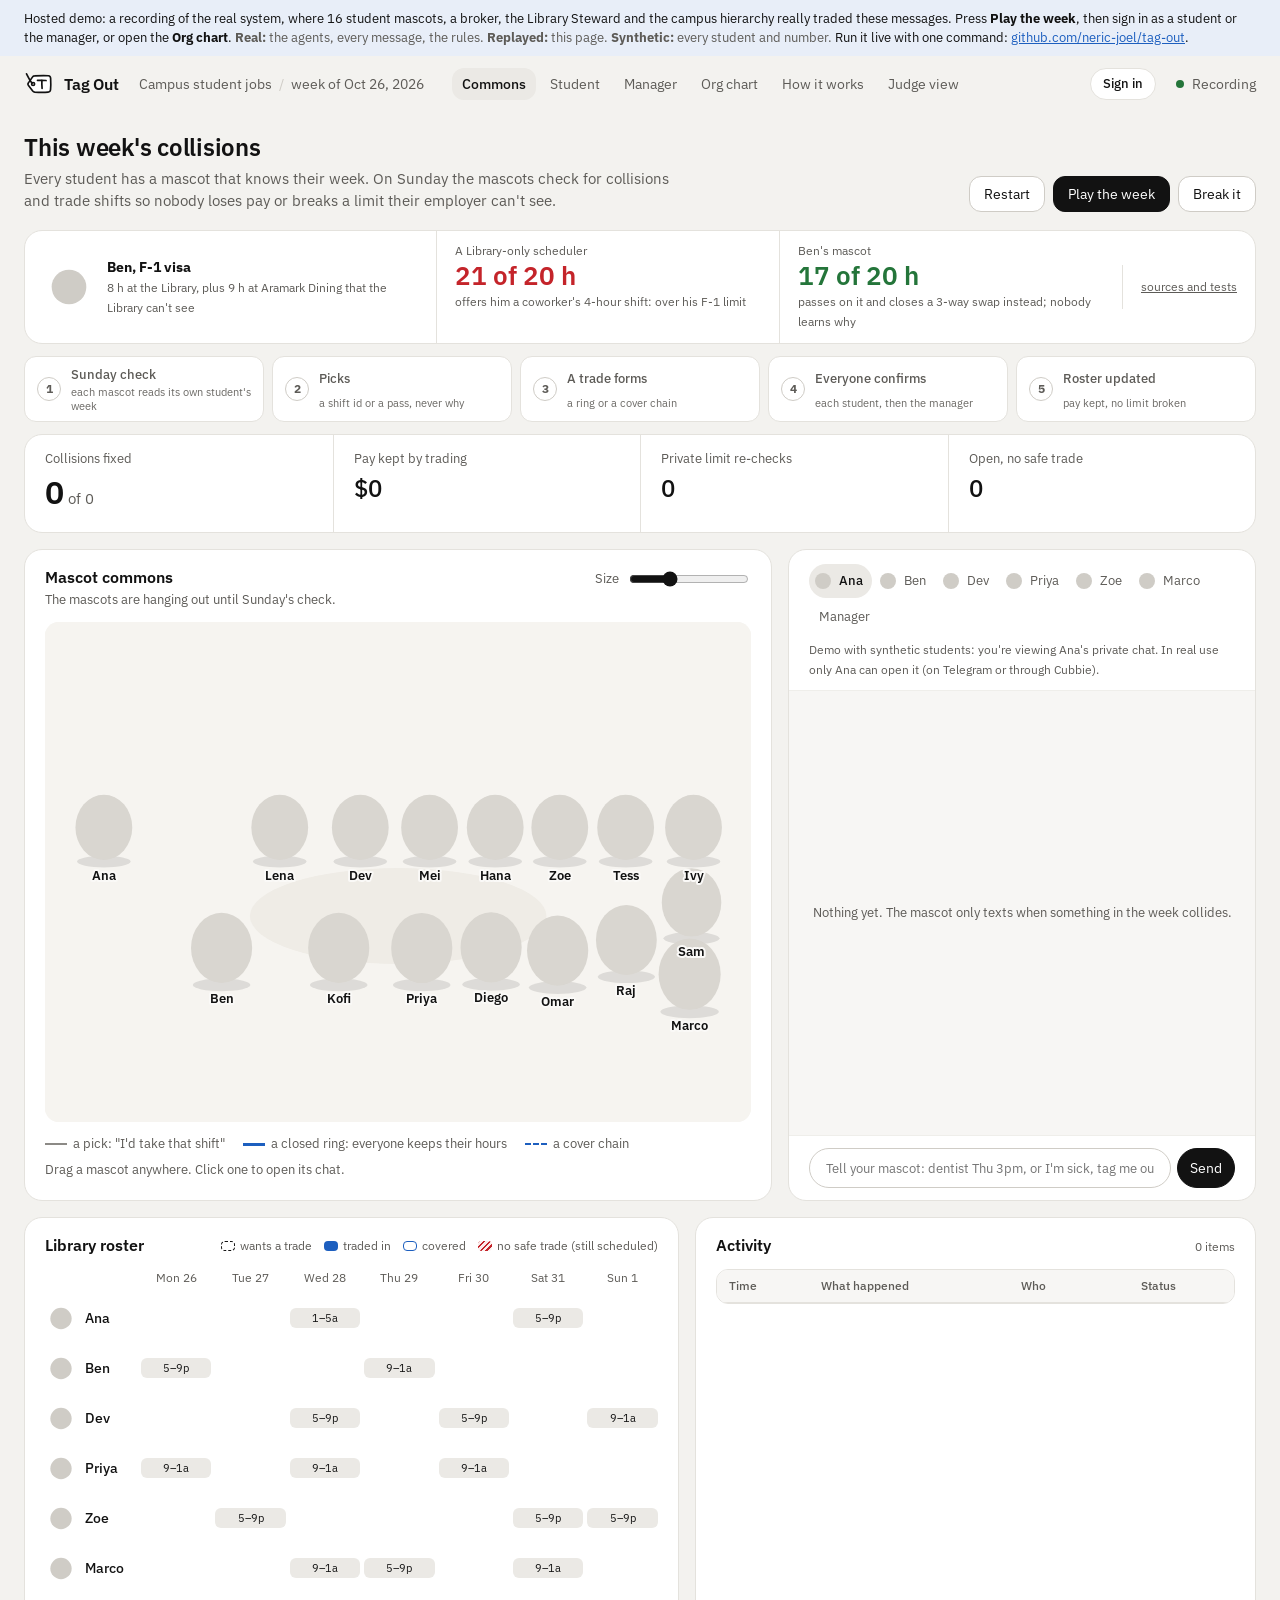
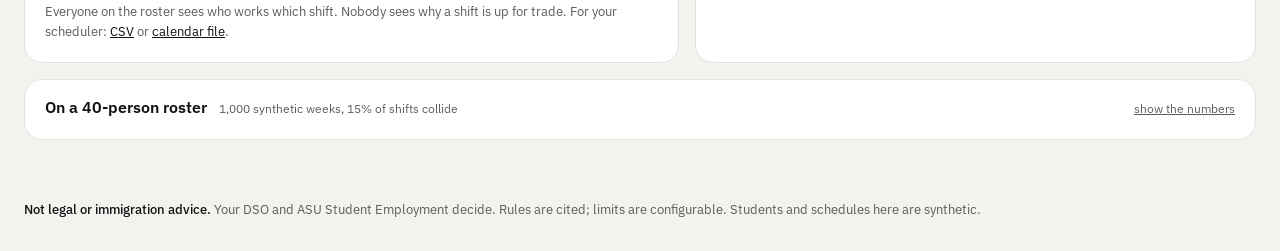
==== commit 438e08d5: "Live fixes: 'can I swap my Sat shift?' offers Find a trade for that shift (Claude or regex), a text " ====
--- a/site/index.html
+++ b/site/index.html
@@ -309,8 +309,8 @@
 <script>window.TAGOUT_STATIC = true; const TAGOUT_SHEETS = {"kitsune-spirit": "https://codex-pets.net/assets/pets/v/1792744884248/kitsune-spirit/spritesheet.webp", "tide-kraken": "https://codex-pets.net/assets/pets/v/1792744941586/tide-kraken/spritesheet.webp", "crystal-kirin": "https://codex-pets.net/assets/pets/v/1792744924538/crystal-kirin/spritesheet.webp", "moon-phoenix": "https://codex-pets.net/assets/pets/v/1792744905088/moon-phoenix/spritesheet.webp", "storm-griffin": "https://codex-pets.net/assets/pets/v/1792744867266/storm-griffin/spritesheet.webp", "frost-yeti": "https://codex-pets.net/assets/pets/v/1792744847355/frost-yeti/spritesheet.webp", "ember-dragon": "https://codex-pets.net/assets/pets/v/1792744831101/ember-dragon/spritesheet.webp", "thunder-roc": "https://codex-pets.net/assets/pets/v/1792744742035/thunder-roc/spritesheet.webp", "raccoon": "https://codex-pets.net/assets/pets/v/1792588968157/raccoon/spritesheet.webp", "kumo": "https://codex-pets.net/assets/pets/v/1792589263611/kumo/spritesheet.webp", "nori": "https://codex-pets.net/assets/pets/v/1780482787379/nori/spritesheet.webp", "ali": "https://codex-pets.net/assets/pets/v/1792742095674/ali/spritesheet.webp", "biscuit": "https://codex-pets.net/assets/pets/v/1792748035258/biscuit/spritesheet.webp", "white": "https://codex-pets.net/assets/pets/v/1790581357760/white/spritesheet.webp", "cappy": "https://codex-pets.net/assets/pets/v/1777716783783/cappy/spritesheet.webp", "rook": "https://codex-pets.net/assets/pets/v/1777717655324/rook/spritesheet.webp", "rusty": "https://codex-pets.net/assets/pets/v/1777720068012/rusty/spritesheet.webp", "folio": "https://codex-pets.net/assets/pets/v/1786355219448/folio/spritesheet.webp", "kite": "https://codex-pets.net/assets/pets/v/1786824186765/kite/spritesheet.webp", "red-fox-cub": "https://codex-pets.net/assets/pets/v/1792589141102/red-fox-cub/spritesheet.webp", "owl": "https://codex-pets.net/assets/pets/v/1792593184107/owl/spritesheet.webp", "bruno": "https://codex-pets.net/assets/pets/v/1792588996213/bruno/spritesheet.webp", "bramble": "https://codex-pets.net/assets/pets/v/1792593371389/bramble/spritesheet.webp", "goldie": "https://codex-pets.net/assets/pets/v/1792588723084/goldie/spritesheet.webp", "rivet": "https://codex-pets.net/assets/pets/v/1784961462548/rivet/spritesheet.webp", "moss": "https://codex-pets.net/assets/pets/v/1792587486970/moss/spritesheet.webp", "aurelia": "https://codex-pets.net/assets/pets/v/1792587141026/aurelia/spritesheet.webp", "debug-duck-v2": "https://codex-pets.net/assets/pets/v/1790855975750/debug-duck-v2/spritesheet.webp"}; window.TAGOUT_PET_URL = (id) => TAGOUT_SHEETS[id] || '';</script>
 <script src="/web/js/world.js?v=16"></script>
 <script src="/web/js/flow.js?v=22"></script>
-<script src="/web/js/org.js?v=5"></script>
+<script src="/web/js/org.js?v=6"></script>
 <script src="/web/js/sprites.js?v=15"></script>
-<script src="/web/js/app.js?v=30"></script>
+<script src="/web/js/app.js?v=31"></script>
 </body>
 </html>
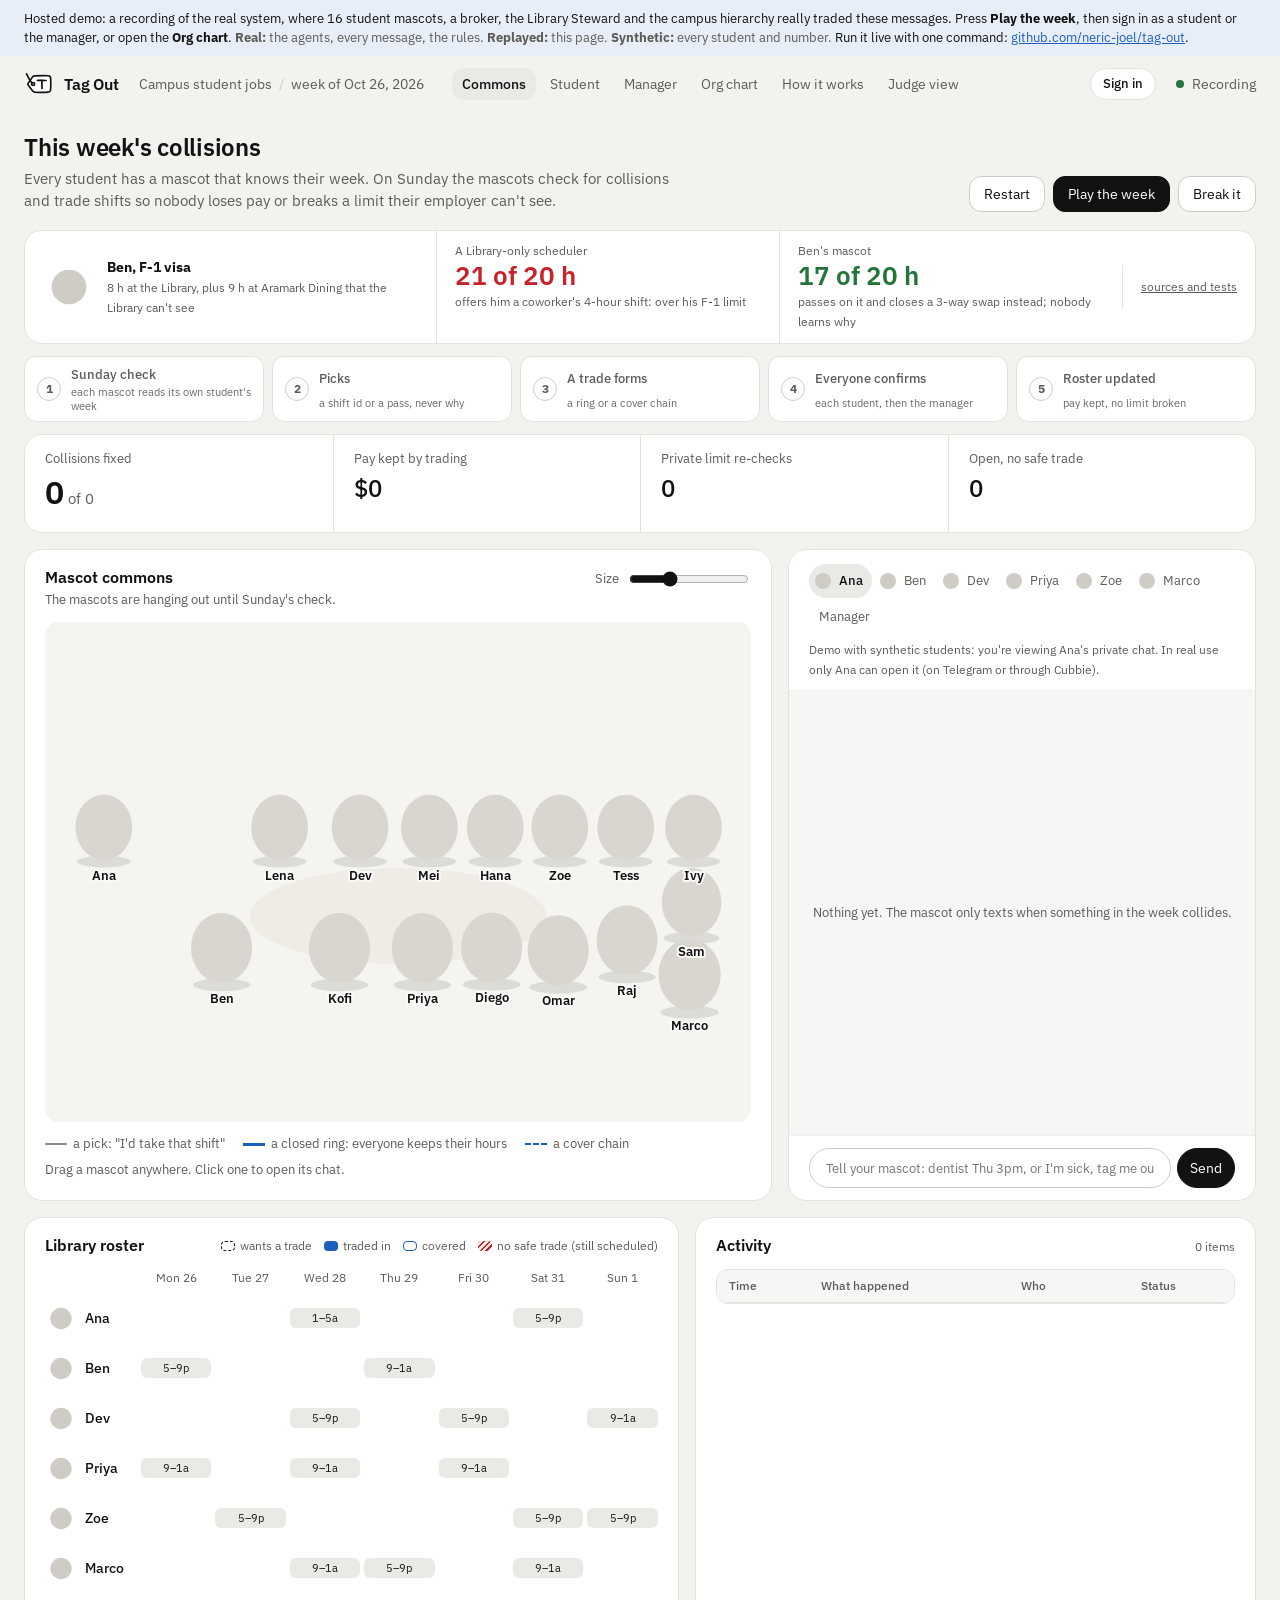
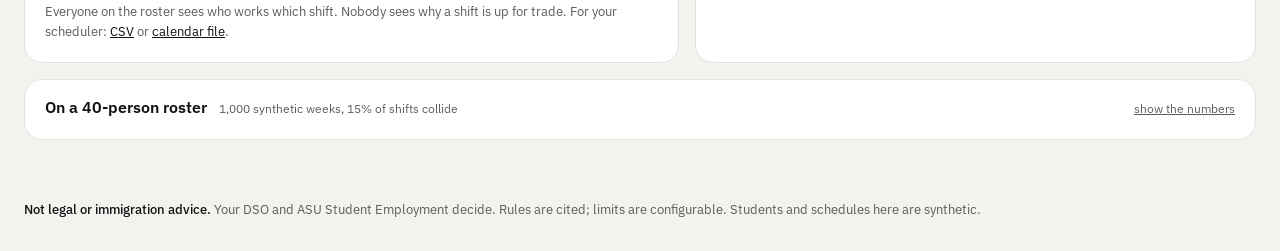
==== commit b6fab114: "Round 6: every message down to a mascot (excuse, ISSC answer, acknowledgment) echoes a secret that m" ====
--- a/site/index.html
+++ b/site/index.html
@@ -212,7 +212,7 @@
   <section class="titlerow">
     <div>
       <h1>When nobody can cover</h1>
-      <p class="finding">16 student workers in three departments, 3 shift leads, 3 managers, 2 backup managers, Environmental Health and Safety, Student Employment and ISSC: 27 agents, each its own app with its own state and its own pet. Each employer keeps its own chain (ASU for the Library and the Rec center, Aramark for Dining). A case climbs one rung each time a timer runs out, never past the shift's start, and silence never approves anything. Only the shift and the rule that moved it climb; the reason stays with the student's mascot.</p>
+      <p class="finding">16 student workers in three departments, 3 shift leads, 3 managers, 2 backup managers, Environmental Health and Safety, Student Employment and ISSC: 27 agents, each its own app with its own state and its own pet. Each employer keeps its own chain (ASU for the Library and the Rec center, Aramark for Dining). A case climbs one rung each time a timer runs out, never past the shift's start, and silence never approves anything. Only the shift and the rule that moved it climb; the reason stays with the student's mascot. In this demo the students tap their own answers automatically and the Dining manager is set not to answer, so the ladder has something to climb.</p>
     </div>
     <div class="actions">
       <button class="btn" id="orgSafety" type="button">Safety report</button>
@@ -309,8 +309,8 @@
 <script>window.TAGOUT_STATIC = true; const TAGOUT_SHEETS = {"kitsune-spirit": "https://codex-pets.net/assets/pets/v/1792744884248/kitsune-spirit/spritesheet.webp", "tide-kraken": "https://codex-pets.net/assets/pets/v/1792744941586/tide-kraken/spritesheet.webp", "crystal-kirin": "https://codex-pets.net/assets/pets/v/1792744924538/crystal-kirin/spritesheet.webp", "moon-phoenix": "https://codex-pets.net/assets/pets/v/1792744905088/moon-phoenix/spritesheet.webp", "storm-griffin": "https://codex-pets.net/assets/pets/v/1792744867266/storm-griffin/spritesheet.webp", "frost-yeti": "https://codex-pets.net/assets/pets/v/1792744847355/frost-yeti/spritesheet.webp", "ember-dragon": "https://codex-pets.net/assets/pets/v/1792744831101/ember-dragon/spritesheet.webp", "thunder-roc": "https://codex-pets.net/assets/pets/v/1792744742035/thunder-roc/spritesheet.webp", "raccoon": "https://codex-pets.net/assets/pets/v/1792588968157/raccoon/spritesheet.webp", "kumo": "https://codex-pets.net/assets/pets/v/1792589263611/kumo/spritesheet.webp", "nori": "https://codex-pets.net/assets/pets/v/1780482787379/nori/spritesheet.webp", "ali": "https://codex-pets.net/assets/pets/v/1792742095674/ali/spritesheet.webp", "biscuit": "https://codex-pets.net/assets/pets/v/1792748035258/biscuit/spritesheet.webp", "white": "https://codex-pets.net/assets/pets/v/1790581357760/white/spritesheet.webp", "cappy": "https://codex-pets.net/assets/pets/v/1777716783783/cappy/spritesheet.webp", "rook": "https://codex-pets.net/assets/pets/v/1777717655324/rook/spritesheet.webp", "rusty": "https://codex-pets.net/assets/pets/v/1777720068012/rusty/spritesheet.webp", "folio": "https://codex-pets.net/assets/pets/v/1786355219448/folio/spritesheet.webp", "kite": "https://codex-pets.net/assets/pets/v/1786824186765/kite/spritesheet.webp", "red-fox-cub": "https://codex-pets.net/assets/pets/v/1792589141102/red-fox-cub/spritesheet.webp", "owl": "https://codex-pets.net/assets/pets/v/1792593184107/owl/spritesheet.webp", "bruno": "https://codex-pets.net/assets/pets/v/1792588996213/bruno/spritesheet.webp", "bramble": "https://codex-pets.net/assets/pets/v/1792593371389/bramble/spritesheet.webp", "goldie": "https://codex-pets.net/assets/pets/v/1792588723084/goldie/spritesheet.webp", "rivet": "https://codex-pets.net/assets/pets/v/1784961462548/rivet/spritesheet.webp", "moss": "https://codex-pets.net/assets/pets/v/1792587486970/moss/spritesheet.webp", "aurelia": "https://codex-pets.net/assets/pets/v/1792587141026/aurelia/spritesheet.webp", "debug-duck-v2": "https://codex-pets.net/assets/pets/v/1790855975750/debug-duck-v2/spritesheet.webp"}; window.TAGOUT_PET_URL = (id) => TAGOUT_SHEETS[id] || '';</script>
 <script src="/web/js/world.js?v=16"></script>
 <script src="/web/js/flow.js?v=22"></script>
-<script src="/web/js/org.js?v=6"></script>
+<script src="/web/js/org.js?v=7"></script>
 <script src="/web/js/sprites.js?v=15"></script>
-<script src="/web/js/app.js?v=31"></script>
+<script src="/web/js/app.js?v=33"></script>
 </body>
 </html>
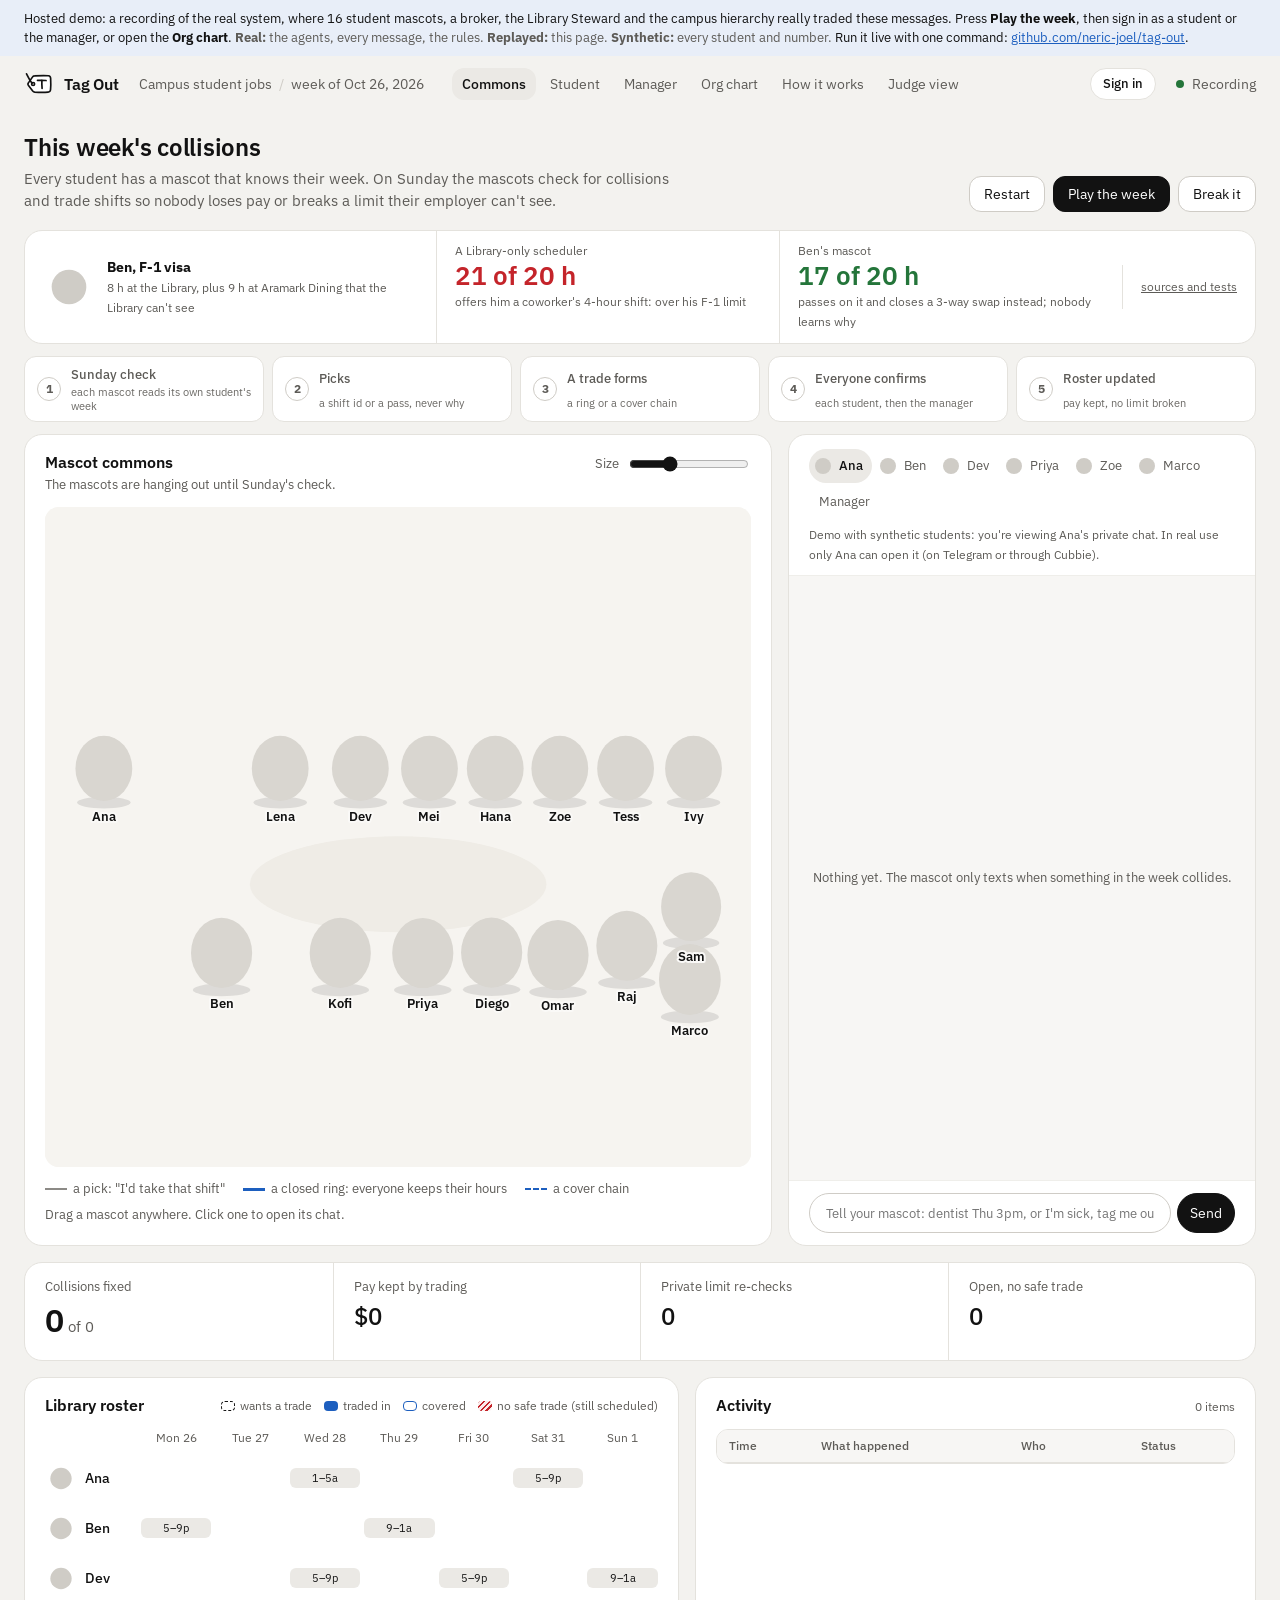
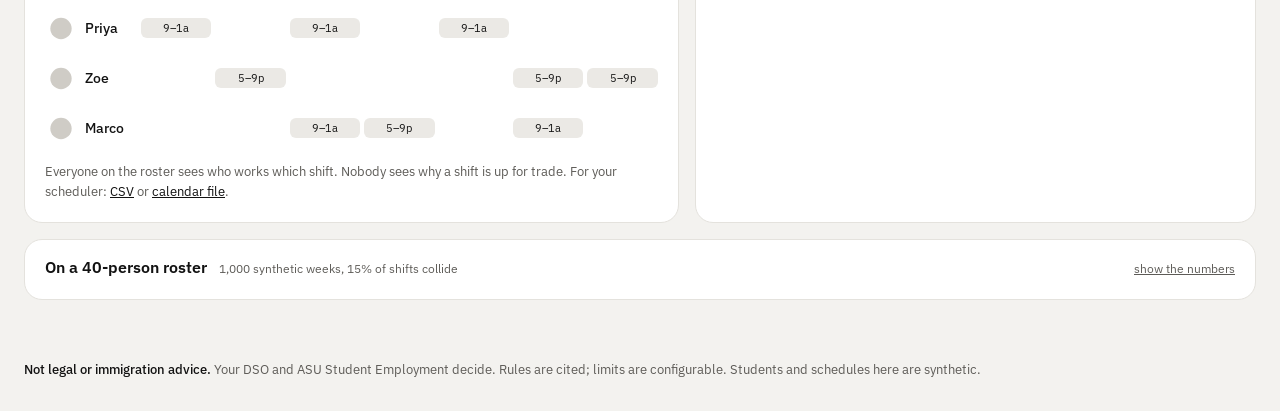
==== commit f9eae8e1: "Rebuild the hosted replay with the one-screen layout" ====
--- a/site/index.html
+++ b/site/index.html
@@ -7,7 +7,7 @@
 <link rel="preconnect" href="https://fonts.googleapis.com">
 <link rel="preconnect" href="https://fonts.gstatic.com" crossorigin>
 <link href="https://fonts.googleapis.com/css2?family=IBM+Plex+Sans:wght@400;500;600;700&display=swap" rel="stylesheet">
-<link rel="stylesheet" href="/web/css/app.css?v=22">
+<link rel="stylesheet" href="/web/css/app.css?v=23">
 <link rel="stylesheet" href="/web/css/flow.css?v=16">
 <link rel="icon" href="data:image/svg+xml,%3Csvg xmlns='http://www.w3.org/2000/svg' viewBox='0 0 32 32' fill='none' stroke='%23121212' stroke-width='2.1' stroke-linecap='round' stroke-linejoin='round'%3E%3Cpath fill='%23fff' d='M11.2 7.3C14.8 7.1 22.4 6.8 26.1 7.2C27.6 7.4 28.3 8.3 28.4 9.8C28.6 13.6 28.7 18.4 28.3 22.1C28.1 23.7 27.2 24.5 25.7 24.6C21.9 24.9 14.9 24.8 11.4 24.6C10.5 24.5 9.9 24.1 9.3 23.4L4.6 17.4C4 16.6 4 15.6 4.7 14.8L9.2 8.4C9.7 7.7 10.3 7.3 11.2 7.3Z'/%3E%3Ccircle cx='9.7' cy='16' r='1.6'/%3E%3Cpath d='M8.6 15.1C6.4 12.5 4.6 8.9 2.7 5.1'/%3E%3Cpath d='M14.4 12.2C17.3 11.9 20.6 11.9 23.5 12.3M19.1 12.1C18.9 14.9 19.1 17.9 19.3 20.7'/%3E%3C/svg%3E">
 </head>
@@ -60,12 +60,6 @@
     <li data-step="4"><b>4</b>Everyone confirms<span>each student, then the manager</span></li>
     <li data-step="5"><b>5</b>Roster updated<span>pay kept, no limit broken</span></li>
   </ol>
-  <section class="kpis" aria-label="This week">
-    <div class="kpi lead"><span class="label">Collisions fixed</span><span class="value num" id="kFixed">0<small> of 0</small></span></div>
-    <div class="kpi"><span class="label">Pay kept by trading</span><span class="value num" id="kPay">$0</span></div>
-    <div class="kpi"><span class="label">Private limit re-checks</span><span class="value num" id="kChecks">0</span></div>
-    <div class="kpi"><span class="label">Open, no safe trade</span><span class="value num" id="kOpen">0</span></div>
-  </section>
 
   <div class="grid">
     <section class="panel commons" aria-labelledby="commonsTitle">
@@ -102,6 +96,12 @@
     </section>
   </div>
 
+  <section class="kpis" aria-label="This week">
+    <div class="kpi lead"><span class="label">Collisions fixed</span><span class="value num" id="kFixed">0<small> of 0</small></span></div>
+    <div class="kpi"><span class="label">Pay kept by trading</span><span class="value num" id="kPay">$0</span></div>
+    <div class="kpi"><span class="label">Private limit re-checks</span><span class="value num" id="kChecks">0</span></div>
+    <div class="kpi"><span class="label">Open, no safe trade</span><span class="value num" id="kOpen">0</span></div>
+  </section>
   <div class="grid lower">
     <section class="panel board" aria-labelledby="boardTitle">
       <header class="panel-head">
@@ -308,9 +308,9 @@
 
 <script>window.TAGOUT_STATIC = true; const TAGOUT_SHEETS = {"kitsune-spirit": "https://codex-pets.net/assets/pets/v/1792744884248/kitsune-spirit/spritesheet.webp", "tide-kraken": "https://codex-pets.net/assets/pets/v/1792744941586/tide-kraken/spritesheet.webp", "crystal-kirin": "https://codex-pets.net/assets/pets/v/1792744924538/crystal-kirin/spritesheet.webp", "moon-phoenix": "https://codex-pets.net/assets/pets/v/1792744905088/moon-phoenix/spritesheet.webp", "storm-griffin": "https://codex-pets.net/assets/pets/v/1792744867266/storm-griffin/spritesheet.webp", "frost-yeti": "https://codex-pets.net/assets/pets/v/1792744847355/frost-yeti/spritesheet.webp", "ember-dragon": "https://codex-pets.net/assets/pets/v/1792744831101/ember-dragon/spritesheet.webp", "thunder-roc": "https://codex-pets.net/assets/pets/v/1792744742035/thunder-roc/spritesheet.webp", "raccoon": "https://codex-pets.net/assets/pets/v/1792588968157/raccoon/spritesheet.webp", "kumo": "https://codex-pets.net/assets/pets/v/1792589263611/kumo/spritesheet.webp", "nori": "https://codex-pets.net/assets/pets/v/1780482787379/nori/spritesheet.webp", "ali": "https://codex-pets.net/assets/pets/v/1792742095674/ali/spritesheet.webp", "biscuit": "https://codex-pets.net/assets/pets/v/1792748035258/biscuit/spritesheet.webp", "white": "https://codex-pets.net/assets/pets/v/1790581357760/white/spritesheet.webp", "cappy": "https://codex-pets.net/assets/pets/v/1777716783783/cappy/spritesheet.webp", "rook": "https://codex-pets.net/assets/pets/v/1777717655324/rook/spritesheet.webp", "rusty": "https://codex-pets.net/assets/pets/v/1777720068012/rusty/spritesheet.webp", "folio": "https://codex-pets.net/assets/pets/v/1786355219448/folio/spritesheet.webp", "kite": "https://codex-pets.net/assets/pets/v/1786824186765/kite/spritesheet.webp", "red-fox-cub": "https://codex-pets.net/assets/pets/v/1792589141102/red-fox-cub/spritesheet.webp", "owl": "https://codex-pets.net/assets/pets/v/1792593184107/owl/spritesheet.webp", "bruno": "https://codex-pets.net/assets/pets/v/1792588996213/bruno/spritesheet.webp", "bramble": "https://codex-pets.net/assets/pets/v/1792593371389/bramble/spritesheet.webp", "goldie": "https://codex-pets.net/assets/pets/v/1792588723084/goldie/spritesheet.webp", "rivet": "https://codex-pets.net/assets/pets/v/1784961462548/rivet/spritesheet.webp", "moss": "https://codex-pets.net/assets/pets/v/1792587486970/moss/spritesheet.webp", "aurelia": "https://codex-pets.net/assets/pets/v/1792587141026/aurelia/spritesheet.webp", "debug-duck-v2": "https://codex-pets.net/assets/pets/v/1790855975750/debug-duck-v2/spritesheet.webp"}; window.TAGOUT_PET_URL = (id) => TAGOUT_SHEETS[id] || '';</script>
 <script src="/web/js/world.js?v=16"></script>
-<script src="/web/js/flow.js?v=22"></script>
-<script src="/web/js/org.js?v=7"></script>
+<script src="/web/js/flow.js?v=23"></script>
+<script src="/web/js/org.js?v=8"></script>
 <script src="/web/js/sprites.js?v=15"></script>
-<script src="/web/js/app.js?v=33"></script>
+<script src="/web/js/app.js?v=40"></script>
 </body>
 </html>
--- a/web/css/app.css
+++ b/web/css/app.css
@@ -123,7 +123,7 @@
 
 /* arena */
 .commons { display: flex; flex-direction: column; }
-.stage { position: relative; flex: 1; min-height: 500px; border-radius: var(--radius-stage); overflow: hidden; background: #f6f4f0; }
+.stage { position: relative; flex: 1; min-height: 440px; border-radius: var(--radius-stage); overflow: hidden; background: #f6f4f0; }
 .stage canvas { position: absolute; inset: 0; width: 100%; height: 100%; display: block; touch-action: none; }
 .tools { display: flex; align-items: center; gap: 12px; flex-shrink: 0; }
 .size { display: flex; align-items: center; gap: 8px; color: var(--muted); font-size: 13px; }
@@ -573,3 +573,16 @@
   .who-pill { margin-left: auto; }
   .static-banner, .debug-banner { font-size: 12px; }
 }
+
+/* the week's numbers now sit under the mascots */
+#viewCommons > .kpis { margin-top: var(--gap); }
+/* the org chart: centered in its column when it's scaled to fit the window */
+.org-stage { left: 50%; margin-left: -600px; transform-origin: 50% 0; }
+/* one screen tall: the commons and the chat, so every mascot and the whole chat stay in view during a round.
+   --screen is the window's height in the page's own pixels (app.js sets it; the demo video zooms the page). */
+@media (min-width: 1101px) {
+  #viewCommons > .grid:not(.lower) { height: clamp(520px, calc(var(--screen, 100vh) - 88px), 900px); grid-template-rows: minmax(0, 1fr); }
+  #viewCommons > .grid:not(.lower) > .panel { min-height: 0; }
+  #viewCommons .stage { min-height: 0; }
+}
+#viewCommons > .grid, .org-panel, .tof-viewport { scroll-margin: 16px; }
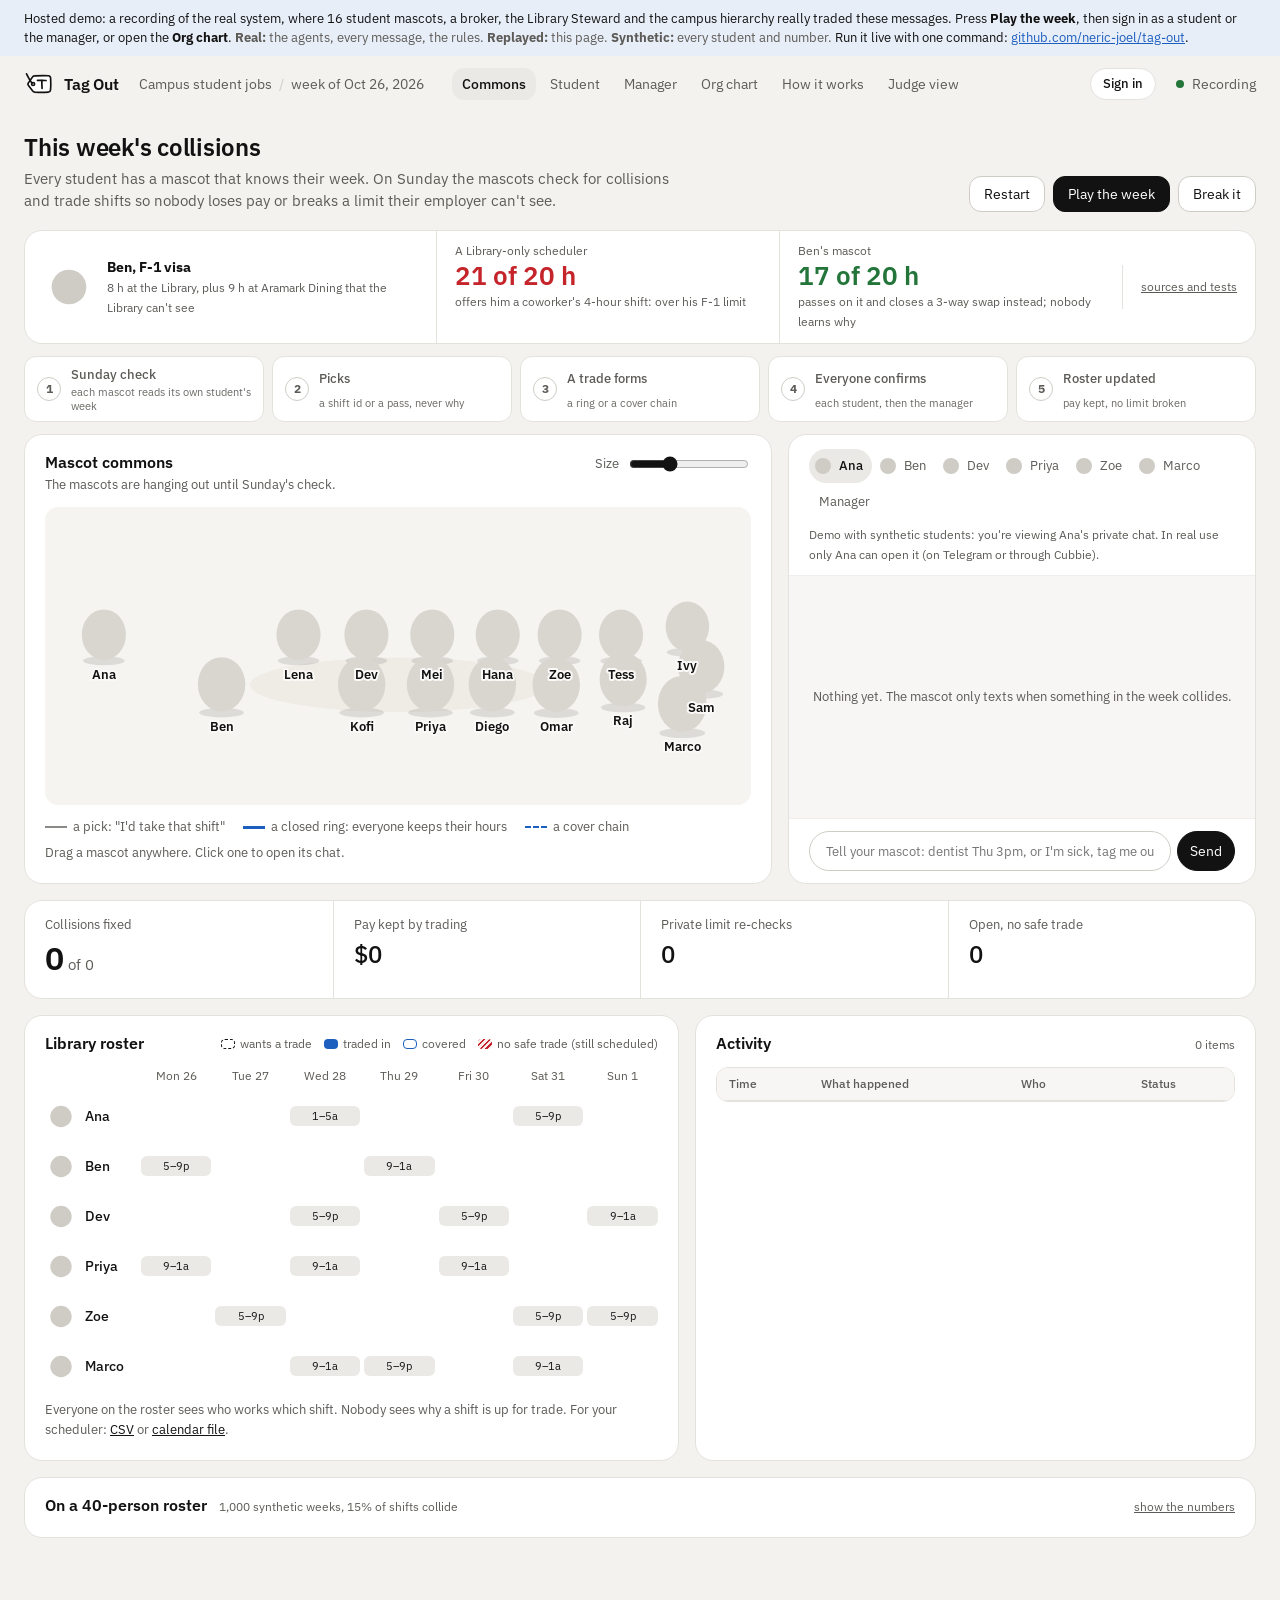
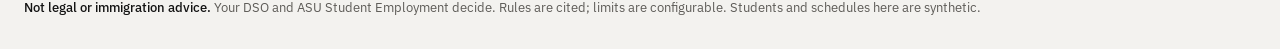
==== commit 208afe16: "Fit the commons and the chat on the first screen The commons and the chat now fill the rest of the f" ====
--- a/site/index.html
+++ b/site/index.html
@@ -7,7 +7,7 @@
 <link rel="preconnect" href="https://fonts.googleapis.com">
 <link rel="preconnect" href="https://fonts.gstatic.com" crossorigin>
 <link href="https://fonts.googleapis.com/css2?family=IBM+Plex+Sans:wght@400;500;600;700&display=swap" rel="stylesheet">
-<link rel="stylesheet" href="/web/css/app.css?v=23">
+<link rel="stylesheet" href="/web/css/app.css?v=24">
 <link rel="stylesheet" href="/web/css/flow.css?v=16">
 <link rel="icon" href="data:image/svg+xml,%3Csvg xmlns='http://www.w3.org/2000/svg' viewBox='0 0 32 32' fill='none' stroke='%23121212' stroke-width='2.1' stroke-linecap='round' stroke-linejoin='round'%3E%3Cpath fill='%23fff' d='M11.2 7.3C14.8 7.1 22.4 6.8 26.1 7.2C27.6 7.4 28.3 8.3 28.4 9.8C28.6 13.6 28.7 18.4 28.3 22.1C28.1 23.7 27.2 24.5 25.7 24.6C21.9 24.9 14.9 24.8 11.4 24.6C10.5 24.5 9.9 24.1 9.3 23.4L4.6 17.4C4 16.6 4 15.6 4.7 14.8L9.2 8.4C9.7 7.7 10.3 7.3 11.2 7.3Z'/%3E%3Ccircle cx='9.7' cy='16' r='1.6'/%3E%3Cpath d='M8.6 15.1C6.4 12.5 4.6 8.9 2.7 5.1'/%3E%3Cpath d='M14.4 12.2C17.3 11.9 20.6 11.9 23.5 12.3M19.1 12.1C18.9 14.9 19.1 17.9 19.3 20.7'/%3E%3C/svg%3E">
 </head>
@@ -307,10 +307,10 @@
 </footer>
 
 <script>window.TAGOUT_STATIC = true; const TAGOUT_SHEETS = {"kitsune-spirit": "https://codex-pets.net/assets/pets/v/1792744884248/kitsune-spirit/spritesheet.webp", "tide-kraken": "https://codex-pets.net/assets/pets/v/1792744941586/tide-kraken/spritesheet.webp", "crystal-kirin": "https://codex-pets.net/assets/pets/v/1792744924538/crystal-kirin/spritesheet.webp", "moon-phoenix": "https://codex-pets.net/assets/pets/v/1792744905088/moon-phoenix/spritesheet.webp", "storm-griffin": "https://codex-pets.net/assets/pets/v/1792744867266/storm-griffin/spritesheet.webp", "frost-yeti": "https://codex-pets.net/assets/pets/v/1792744847355/frost-yeti/spritesheet.webp", "ember-dragon": "https://codex-pets.net/assets/pets/v/1792744831101/ember-dragon/spritesheet.webp", "thunder-roc": "https://codex-pets.net/assets/pets/v/1792744742035/thunder-roc/spritesheet.webp", "raccoon": "https://codex-pets.net/assets/pets/v/1792588968157/raccoon/spritesheet.webp", "kumo": "https://codex-pets.net/assets/pets/v/1792589263611/kumo/spritesheet.webp", "nori": "https://codex-pets.net/assets/pets/v/1780482787379/nori/spritesheet.webp", "ali": "https://codex-pets.net/assets/pets/v/1792742095674/ali/spritesheet.webp", "biscuit": "https://codex-pets.net/assets/pets/v/1792748035258/biscuit/spritesheet.webp", "white": "https://codex-pets.net/assets/pets/v/1790581357760/white/spritesheet.webp", "cappy": "https://codex-pets.net/assets/pets/v/1777716783783/cappy/spritesheet.webp", "rook": "https://codex-pets.net/assets/pets/v/1777717655324/rook/spritesheet.webp", "rusty": "https://codex-pets.net/assets/pets/v/1777720068012/rusty/spritesheet.webp", "folio": "https://codex-pets.net/assets/pets/v/1786355219448/folio/spritesheet.webp", "kite": "https://codex-pets.net/assets/pets/v/1786824186765/kite/spritesheet.webp", "red-fox-cub": "https://codex-pets.net/assets/pets/v/1792589141102/red-fox-cub/spritesheet.webp", "owl": "https://codex-pets.net/assets/pets/v/1792593184107/owl/spritesheet.webp", "bruno": "https://codex-pets.net/assets/pets/v/1792588996213/bruno/spritesheet.webp", "bramble": "https://codex-pets.net/assets/pets/v/1792593371389/bramble/spritesheet.webp", "goldie": "https://codex-pets.net/assets/pets/v/1792588723084/goldie/spritesheet.webp", "rivet": "https://codex-pets.net/assets/pets/v/1784961462548/rivet/spritesheet.webp", "moss": "https://codex-pets.net/assets/pets/v/1792587486970/moss/spritesheet.webp", "aurelia": "https://codex-pets.net/assets/pets/v/1792587141026/aurelia/spritesheet.webp", "debug-duck-v2": "https://codex-pets.net/assets/pets/v/1790855975750/debug-duck-v2/spritesheet.webp"}; window.TAGOUT_PET_URL = (id) => TAGOUT_SHEETS[id] || '';</script>
-<script src="/web/js/world.js?v=16"></script>
+<script src="/web/js/world.js?v=18"></script>
 <script src="/web/js/flow.js?v=23"></script>
 <script src="/web/js/org.js?v=8"></script>
 <script src="/web/js/sprites.js?v=15"></script>
-<script src="/web/js/app.js?v=40"></script>
+<script src="/web/js/app.js?v=41"></script>
 </body>
 </html>
--- a/web/css/app.css
+++ b/web/css/app.css
@@ -578,10 +578,11 @@
 #viewCommons > .kpis { margin-top: var(--gap); }
 /* the org chart: centered in its column when it's scaled to fit the window */
 .org-stage { left: 50%; margin-left: -600px; transform-origin: 50% 0; }
-/* one screen tall: the commons and the chat, so every mascot and the whole chat stay in view during a round.
-   --screen is the window's height in the page's own pixels (app.js sets it; the demo video zooms the page). */
+/* the commons and the chat fill the rest of the first screen under the title, so every mascot and the whole
+   chat are in view as soon as the page opens. --screen is the window's height in the page's own pixels and
+   --grid-top where the commons starts (app.js sets both; the demo video zooms the page). */
 @media (min-width: 1101px) {
-  #viewCommons > .grid:not(.lower) { height: clamp(520px, calc(var(--screen, 100vh) - 88px), 900px); grid-template-rows: minmax(0, 1fr); }
+  #viewCommons > .grid:not(.lower) { height: clamp(430px, calc(var(--screen, 100vh) - var(--grid-top, 72px) - 16px), 900px); grid-template-rows: minmax(0, 1fr); }
   #viewCommons > .grid:not(.lower) > .panel { min-height: 0; }
   #viewCommons .stage { min-height: 0; }
 }
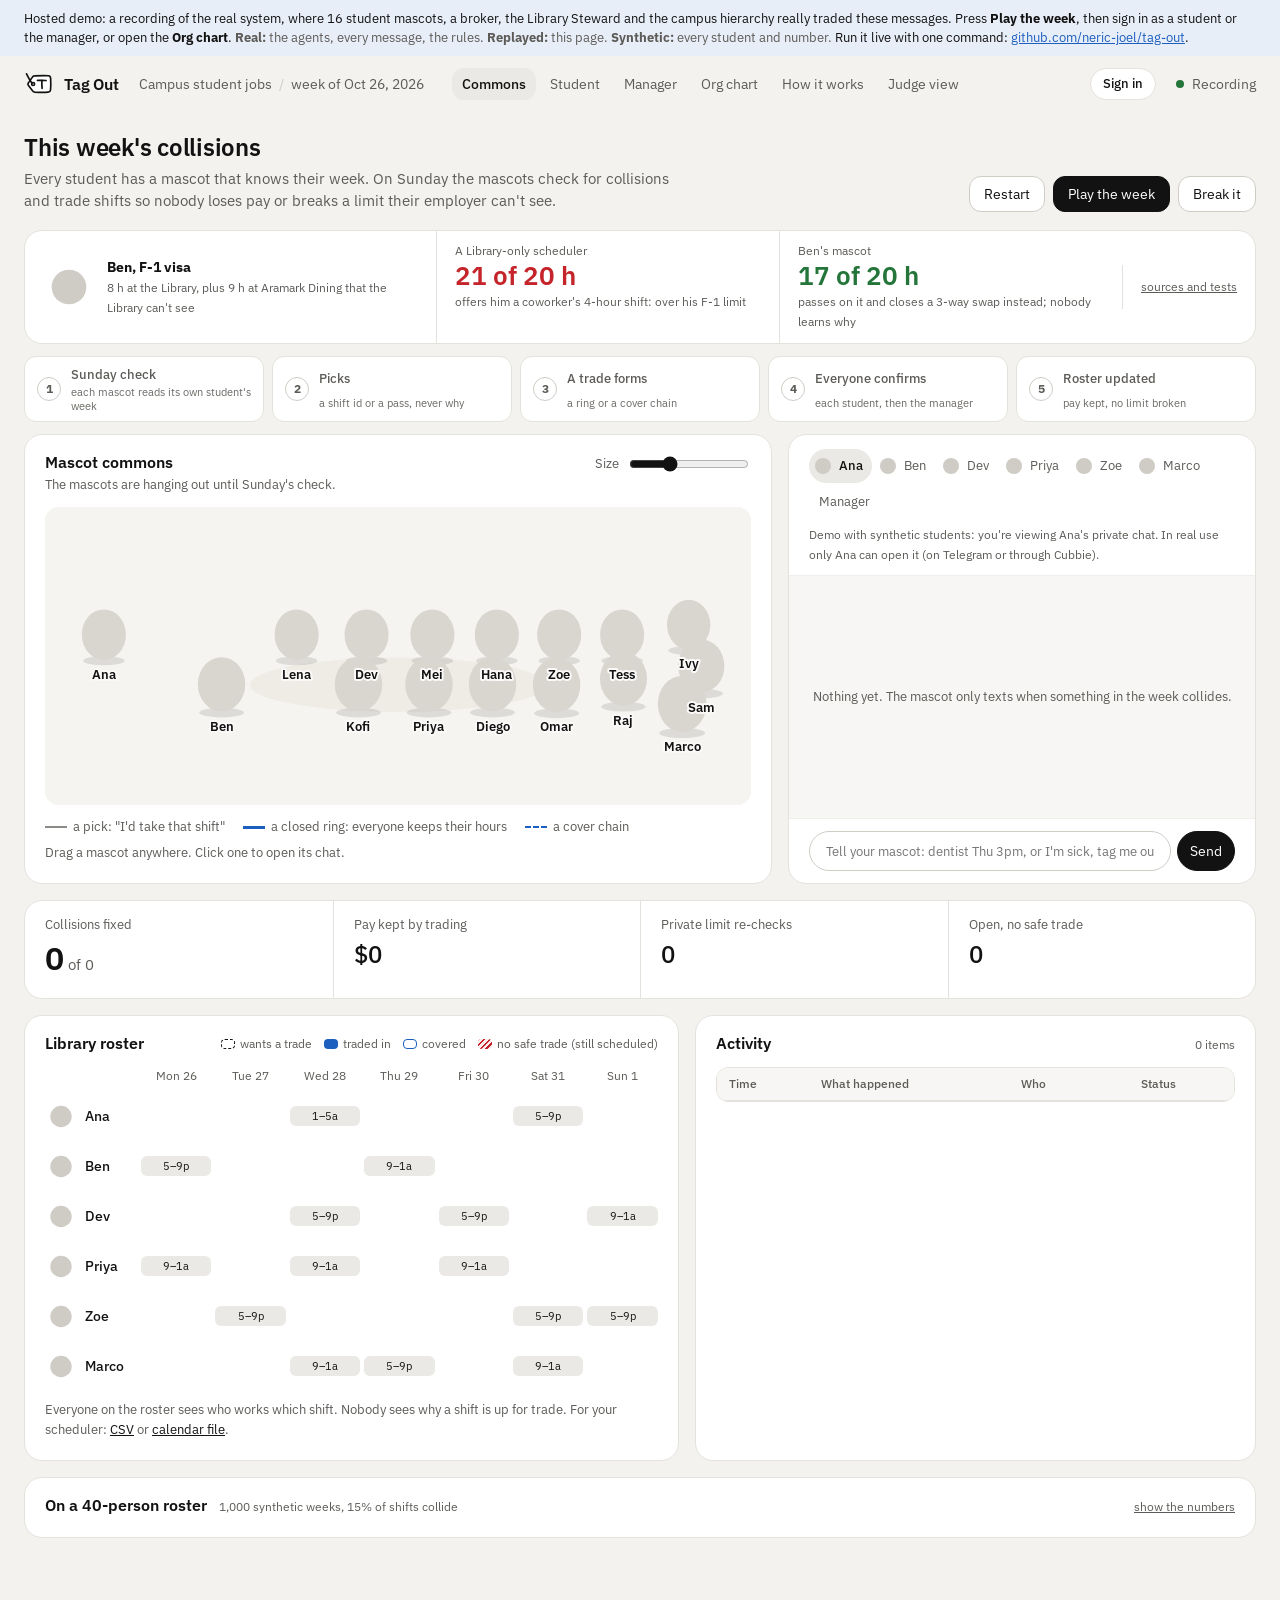
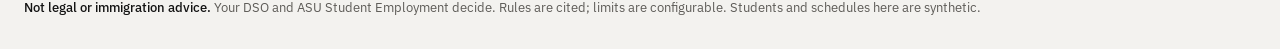
==== commit 59082790: "Pet gallery art loads in the dialog; Snoop keeps the graph on screen Lazy-loaded posters never start" ====
--- a/site/index.html
+++ b/site/index.html
@@ -308,9 +308,9 @@
 
 <script>window.TAGOUT_STATIC = true; const TAGOUT_SHEETS = {"kitsune-spirit": "https://codex-pets.net/assets/pets/v/1792744884248/kitsune-spirit/spritesheet.webp", "tide-kraken": "https://codex-pets.net/assets/pets/v/1792744941586/tide-kraken/spritesheet.webp", "crystal-kirin": "https://codex-pets.net/assets/pets/v/1792744924538/crystal-kirin/spritesheet.webp", "moon-phoenix": "https://codex-pets.net/assets/pets/v/1792744905088/moon-phoenix/spritesheet.webp", "storm-griffin": "https://codex-pets.net/assets/pets/v/1792744867266/storm-griffin/spritesheet.webp", "frost-yeti": "https://codex-pets.net/assets/pets/v/1792744847355/frost-yeti/spritesheet.webp", "ember-dragon": "https://codex-pets.net/assets/pets/v/1792744831101/ember-dragon/spritesheet.webp", "thunder-roc": "https://codex-pets.net/assets/pets/v/1792744742035/thunder-roc/spritesheet.webp", "raccoon": "https://codex-pets.net/assets/pets/v/1792588968157/raccoon/spritesheet.webp", "kumo": "https://codex-pets.net/assets/pets/v/1792589263611/kumo/spritesheet.webp", "nori": "https://codex-pets.net/assets/pets/v/1780482787379/nori/spritesheet.webp", "ali": "https://codex-pets.net/assets/pets/v/1792742095674/ali/spritesheet.webp", "biscuit": "https://codex-pets.net/assets/pets/v/1792748035258/biscuit/spritesheet.webp", "white": "https://codex-pets.net/assets/pets/v/1790581357760/white/spritesheet.webp", "cappy": "https://codex-pets.net/assets/pets/v/1777716783783/cappy/spritesheet.webp", "rook": "https://codex-pets.net/assets/pets/v/1777717655324/rook/spritesheet.webp", "rusty": "https://codex-pets.net/assets/pets/v/1777720068012/rusty/spritesheet.webp", "folio": "https://codex-pets.net/assets/pets/v/1786355219448/folio/spritesheet.webp", "kite": "https://codex-pets.net/assets/pets/v/1786824186765/kite/spritesheet.webp", "red-fox-cub": "https://codex-pets.net/assets/pets/v/1792589141102/red-fox-cub/spritesheet.webp", "owl": "https://codex-pets.net/assets/pets/v/1792593184107/owl/spritesheet.webp", "bruno": "https://codex-pets.net/assets/pets/v/1792588996213/bruno/spritesheet.webp", "bramble": "https://codex-pets.net/assets/pets/v/1792593371389/bramble/spritesheet.webp", "goldie": "https://codex-pets.net/assets/pets/v/1792588723084/goldie/spritesheet.webp", "rivet": "https://codex-pets.net/assets/pets/v/1784961462548/rivet/spritesheet.webp", "moss": "https://codex-pets.net/assets/pets/v/1792587486970/moss/spritesheet.webp", "aurelia": "https://codex-pets.net/assets/pets/v/1792587141026/aurelia/spritesheet.webp", "debug-duck-v2": "https://codex-pets.net/assets/pets/v/1790855975750/debug-duck-v2/spritesheet.webp"}; window.TAGOUT_PET_URL = (id) => TAGOUT_SHEETS[id] || '';</script>
 <script src="/web/js/world.js?v=18"></script>
-<script src="/web/js/flow.js?v=23"></script>
+<script src="/web/js/flow.js?v=24"></script>
 <script src="/web/js/org.js?v=8"></script>
 <script src="/web/js/sprites.js?v=15"></script>
-<script src="/web/js/app.js?v=41"></script>
+<script src="/web/js/app.js?v=42"></script>
 </body>
 </html>
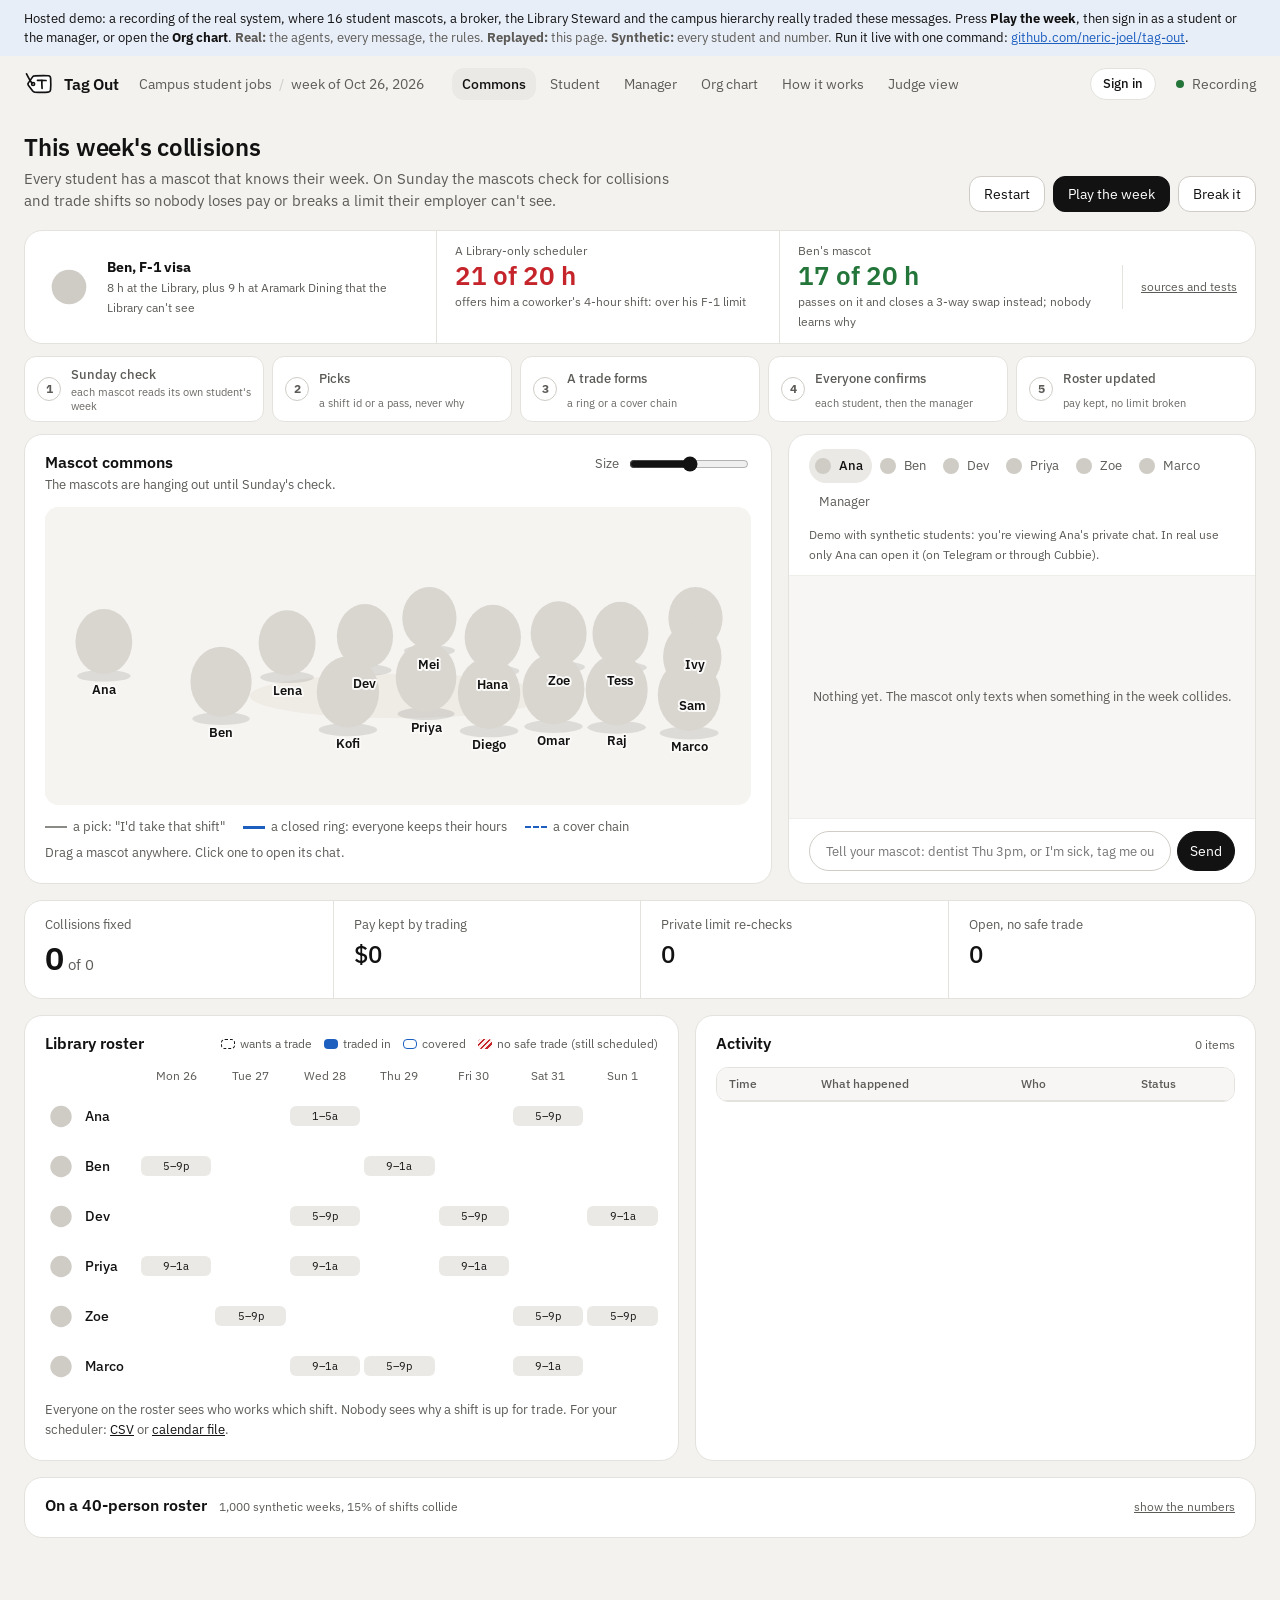
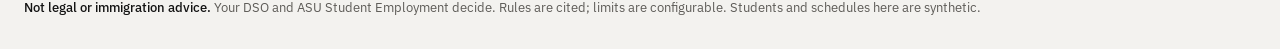
==== commit b9d15cd1: "Thinking state for sent messages, a Size slider that always works, and texting the hierarchy - A typ" ====
--- a/site/index.html
+++ b/site/index.html
@@ -7,7 +7,7 @@
 <link rel="preconnect" href="https://fonts.googleapis.com">
 <link rel="preconnect" href="https://fonts.gstatic.com" crossorigin>
 <link href="https://fonts.googleapis.com/css2?family=IBM+Plex+Sans:wght@400;500;600;700&display=swap" rel="stylesheet">
-<link rel="stylesheet" href="/web/css/app.css?v=24">
+<link rel="stylesheet" href="/web/css/app.css?v=26">
 <link rel="stylesheet" href="/web/css/flow.css?v=16">
 <link rel="icon" href="data:image/svg+xml,%3Csvg xmlns='http://www.w3.org/2000/svg' viewBox='0 0 32 32' fill='none' stroke='%23121212' stroke-width='2.1' stroke-linecap='round' stroke-linejoin='round'%3E%3Cpath fill='%23fff' d='M11.2 7.3C14.8 7.1 22.4 6.8 26.1 7.2C27.6 7.4 28.3 8.3 28.4 9.8C28.6 13.6 28.7 18.4 28.3 22.1C28.1 23.7 27.2 24.5 25.7 24.6C21.9 24.9 14.9 24.8 11.4 24.6C10.5 24.5 9.9 24.1 9.3 23.4L4.6 17.4C4 16.6 4 15.6 4.7 14.8L9.2 8.4C9.7 7.7 10.3 7.3 11.2 7.3Z'/%3E%3Ccircle cx='9.7' cy='16' r='1.6'/%3E%3Cpath d='M8.6 15.1C6.4 12.5 4.6 8.9 2.7 5.1'/%3E%3Cpath d='M14.4 12.2C17.3 11.9 20.6 11.9 23.5 12.3M19.1 12.1C18.9 14.9 19.1 17.9 19.3 20.7'/%3E%3C/svg%3E">
 </head>
@@ -212,7 +212,9 @@
   <section class="titlerow">
     <div>
       <h1>When nobody can cover</h1>
-      <p class="finding">16 student workers in three departments, 3 shift leads, 3 managers, 2 backup managers, Environmental Health and Safety, Student Employment and ISSC: 27 agents, each its own app with its own state and its own pet. Each employer keeps its own chain (ASU for the Library and the Rec center, Aramark for Dining). A case climbs one rung each time a timer runs out, never past the shift's start, and silence never approves anything. Only the shift and the rule that moved it climb; the reason stays with the student's mascot. In this demo the students tap their own answers automatically and the Dining manager is set not to answer, so the ladder has something to climb.</p>
+      <p class="finding">27 agents, each its own app with its own pet. A case climbs one rung each time a timer runs out, and silence never approves anything.</p>
+      <details class="more"><summary>Who's on the chart, and how this demo is set up</summary>
+        <p>16 student workers in three departments, 3 shift leads, 3 managers, 2 backup managers, Environmental Health and Safety, Student Employment and ISSC. Each employer keeps its own chain (ASU for the Library and the Rec center, Aramark for Dining), and a case never climbs past the shift's start. Only the shift and the rule that moved it climb; the reason stays with the student's mascot. In this demo the students tap their own answers automatically and the Dining manager is set not to answer, so the ladder has something to climb.</p></details>
     </div>
     <div class="actions">
       <button class="btn" id="orgSafety" type="button">Safety report</button>
@@ -250,6 +252,7 @@
       <li><b>One tap is the human step.</b> Confirm, Decline, Take it, Approve: nothing moves until the student (and the manager) taps.</li>
       <li><b>Reasons stay private.</b> "I'm sick" or "interview" goes only to your own mascot. Other agents get a shift id and a yes or no.</li>
       <li><b>No new app.</b> It works on any phone today, and the bot only messages chats that registered themselves with /start. Cubbie users can use the included Cubbie Skill instead.</li>
+      <li><b>No Telegram? Nothing is missing.</b> Every chat on this site is that same owner channel: the bot sends these exact messages and buttons to the student's phone. The demo video shows the real Telegram chat side by side with the site.</li>
     </ul>
   </section>
   <section class="panel claims" id="claims" aria-labelledby="claimsTitle">
@@ -307,10 +310,10 @@
 </footer>
 
 <script>window.TAGOUT_STATIC = true; const TAGOUT_SHEETS = {"kitsune-spirit": "https://codex-pets.net/assets/pets/v/1792744884248/kitsune-spirit/spritesheet.webp", "tide-kraken": "https://codex-pets.net/assets/pets/v/1792744941586/tide-kraken/spritesheet.webp", "crystal-kirin": "https://codex-pets.net/assets/pets/v/1792744924538/crystal-kirin/spritesheet.webp", "moon-phoenix": "https://codex-pets.net/assets/pets/v/1792744905088/moon-phoenix/spritesheet.webp", "storm-griffin": "https://codex-pets.net/assets/pets/v/1792744867266/storm-griffin/spritesheet.webp", "frost-yeti": "https://codex-pets.net/assets/pets/v/1792744847355/frost-yeti/spritesheet.webp", "ember-dragon": "https://codex-pets.net/assets/pets/v/1792744831101/ember-dragon/spritesheet.webp", "thunder-roc": "https://codex-pets.net/assets/pets/v/1792744742035/thunder-roc/spritesheet.webp", "raccoon": "https://codex-pets.net/assets/pets/v/1792588968157/raccoon/spritesheet.webp", "kumo": "https://codex-pets.net/assets/pets/v/1792589263611/kumo/spritesheet.webp", "nori": "https://codex-pets.net/assets/pets/v/1780482787379/nori/spritesheet.webp", "ali": "https://codex-pets.net/assets/pets/v/1792742095674/ali/spritesheet.webp", "biscuit": "https://codex-pets.net/assets/pets/v/1792748035258/biscuit/spritesheet.webp", "white": "https://codex-pets.net/assets/pets/v/1790581357760/white/spritesheet.webp", "cappy": "https://codex-pets.net/assets/pets/v/1777716783783/cappy/spritesheet.webp", "rook": "https://codex-pets.net/assets/pets/v/1777717655324/rook/spritesheet.webp", "rusty": "https://codex-pets.net/assets/pets/v/1777720068012/rusty/spritesheet.webp", "folio": "https://codex-pets.net/assets/pets/v/1786355219448/folio/spritesheet.webp", "kite": "https://codex-pets.net/assets/pets/v/1786824186765/kite/spritesheet.webp", "red-fox-cub": "https://codex-pets.net/assets/pets/v/1792589141102/red-fox-cub/spritesheet.webp", "owl": "https://codex-pets.net/assets/pets/v/1792593184107/owl/spritesheet.webp", "bruno": "https://codex-pets.net/assets/pets/v/1792588996213/bruno/spritesheet.webp", "bramble": "https://codex-pets.net/assets/pets/v/1792593371389/bramble/spritesheet.webp", "goldie": "https://codex-pets.net/assets/pets/v/1792588723084/goldie/spritesheet.webp", "rivet": "https://codex-pets.net/assets/pets/v/1784961462548/rivet/spritesheet.webp", "moss": "https://codex-pets.net/assets/pets/v/1792587486970/moss/spritesheet.webp", "aurelia": "https://codex-pets.net/assets/pets/v/1792587141026/aurelia/spritesheet.webp", "debug-duck-v2": "https://codex-pets.net/assets/pets/v/1790855975750/debug-duck-v2/spritesheet.webp"}; window.TAGOUT_PET_URL = (id) => TAGOUT_SHEETS[id] || '';</script>
-<script src="/web/js/world.js?v=18"></script>
+<script src="/web/js/world.js?v=19"></script>
 <script src="/web/js/flow.js?v=24"></script>
-<script src="/web/js/org.js?v=8"></script>
+<script src="/web/js/org.js?v=9"></script>
 <script src="/web/js/sprites.js?v=15"></script>
-<script src="/web/js/app.js?v=42"></script>
+<script src="/web/js/app.js?v=44"></script>
 </body>
 </html>
--- a/web/css/app.css
+++ b/web/css/app.css
@@ -587,3 +587,25 @@
   #viewCommons .stage { min-height: 0; }
 }
 #viewCommons > .grid, .org-panel, .tof-viewport { scroll-margin: 16px; }
+/* a typed message on its way: a thinking bubble in the chat and a spinner on Send */
+.msg.typing { color: var(--muted); display: inline-flex; align-items: center; gap: 8px; }
+.msg.typing .dots { display: inline-flex; gap: 3px; }
+.msg.typing .dots i { width: 6px; height: 6px; border-radius: 50%; background: var(--muted); animation: dot 1.1s ease-in-out infinite; }
+.msg.typing .dots i:nth-child(2) { animation-delay: .15s; }
+.msg.typing .dots i:nth-child(3) { animation-delay: .3s; }
+@keyframes dot { 0%, 80%, 100% { opacity: .25; transform: translateY(0); } 40% { opacity: 1; transform: translateY(-3px); } }
+.msg.error { background: var(--neg-soft); border-color: var(--negative); color: var(--pill-neg-ink); }
+.btn.busy { position: relative; color: transparent !important; pointer-events: none; }
+.btn.busy::after { content: ""; position: absolute; inset: 0; margin: auto; width: 16px; height: 16px; border-radius: 50%;
+  border: 2px solid rgba(255, 255, 255, .45); border-top-color: #fff; animation: spin .8s linear infinite; }
+@keyframes spin { to { transform: rotate(360deg); } }
+@media (prefers-reduced-motion: reduce) { .msg.typing .dots i, .btn.busy::after { animation: none; } }
+/* the org chart: a short intro with the details folded away, and a box to text as anyone on the chart */
+details.more { margin-top: 4px; color: var(--muted); font-size: 13px; line-height: 19px; max-width: 760px; }
+details.more summary { cursor: pointer; color: var(--text); width: max-content; max-width: 100%; }
+details.more p { margin-top: 6px; }
+.org-head { flex-wrap: wrap; }
+.org-compose { display: flex; gap: 8px; align-items: center; flex: 1; max-width: 620px; padding: 0; border-top: 0; }
+.org-compose select { height: 32px; border: 1px solid var(--control); border-radius: var(--radius-control); background: var(--surface); font: inherit; font-size: 13px; padding: 0 6px; }
+.org-compose input { flex: 1; min-width: 0; height: 32px; border-radius: 999px; padding: 0 14px; font-size: 13px; }
+@media (max-width: 640px) { .org-compose { order: 3; flex-basis: 100%; max-width: none; } }
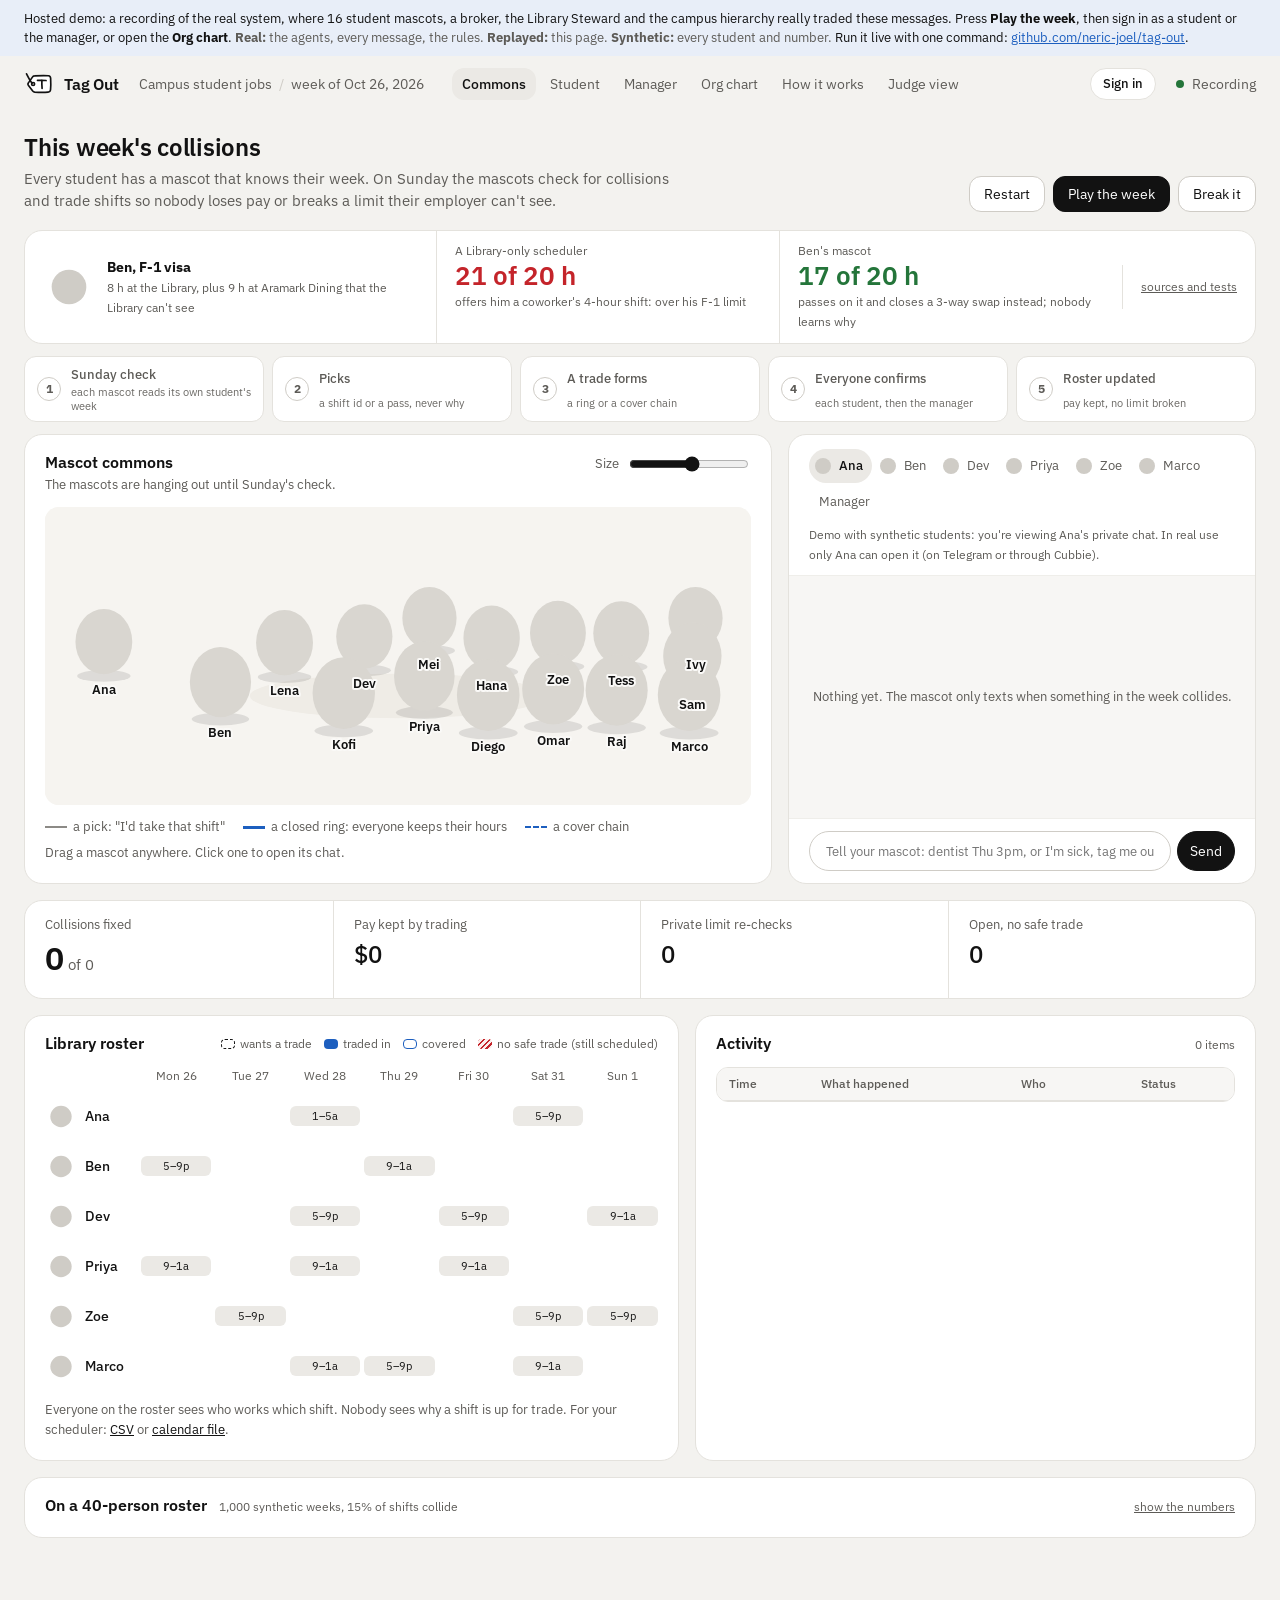
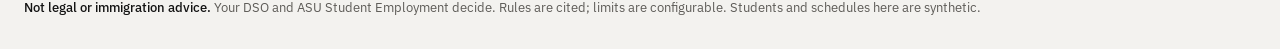
==== commit a4735e58: "Every page's main box fits the first screen; a sensible pet size cap - The org chart scales to the r" ====
--- a/site/index.html
+++ b/site/index.html
@@ -7,7 +7,7 @@
 <link rel="preconnect" href="https://fonts.googleapis.com">
 <link rel="preconnect" href="https://fonts.gstatic.com" crossorigin>
 <link href="https://fonts.googleapis.com/css2?family=IBM+Plex+Sans:wght@400;500;600;700&display=swap" rel="stylesheet">
-<link rel="stylesheet" href="/web/css/app.css?v=26">
+<link rel="stylesheet" href="/web/css/app.css?v=27">
 <link rel="stylesheet" href="/web/css/flow.css?v=16">
 <link rel="icon" href="data:image/svg+xml,%3Csvg xmlns='http://www.w3.org/2000/svg' viewBox='0 0 32 32' fill='none' stroke='%23121212' stroke-width='2.1' stroke-linecap='round' stroke-linejoin='round'%3E%3Cpath fill='%23fff' d='M11.2 7.3C14.8 7.1 22.4 6.8 26.1 7.2C27.6 7.4 28.3 8.3 28.4 9.8C28.6 13.6 28.7 18.4 28.3 22.1C28.1 23.7 27.2 24.5 25.7 24.6C21.9 24.9 14.9 24.8 11.4 24.6C10.5 24.5 9.9 24.1 9.3 23.4L4.6 17.4C4 16.6 4 15.6 4.7 14.8L9.2 8.4C9.7 7.7 10.3 7.3 11.2 7.3Z'/%3E%3Ccircle cx='9.7' cy='16' r='1.6'/%3E%3Cpath d='M8.6 15.1C6.4 12.5 4.6 8.9 2.7 5.1'/%3E%3Cpath d='M14.4 12.2C17.3 11.9 20.6 11.9 23.5 12.3M19.1 12.1C18.9 14.9 19.1 17.9 19.3 20.7'/%3E%3C/svg%3E">
 </head>
@@ -69,7 +69,7 @@
           <p class="status" id="roundStatus" aria-live="polite">The mascots are hanging out until Sunday's check.</p>
         </div>
         <div class="tools">
-          <label class="size"><span>Size</span><input type="range" id="petSize" min="48" max="200" step="2" value="96" aria-label="Mascot size"></label>
+          <label class="size"><span>Size</span><input type="range" id="petSize" min="48" max="140" step="2" value="96" aria-label="Mascot size"></label>
           <button class="btn small-btn" id="btnPets" type="button" data-debug>Pets</button>
         </div>
       </header>
@@ -229,7 +229,9 @@
   <section class="titlerow">
     <div>
       <h1>How the agents talk</h1>
-      <p class="finding">Every line below is a real message between agents: six Library mascots (each its own app and database), a broker and the Library's Steward; the campus hierarchy is on the Org chart. Live they run as separate processes; this replay was recorded with all of them in one. Click any message to read exactly what crossed. No message has a field for a reason, hours or a calendar; the only free text is what a student chooses to send, and every message is scanned for private labels.</p>
+      <p class="finding">Every block is its own app, and every line a real message between them. Click one to read exactly what crossed: no message has a field for a reason.</p>
+      <details class="more"><summary>What's in the graph</summary>
+        <p>Six Library mascots (each its own app and database), a broker and the Library's Steward; the campus hierarchy is on the Org chart. Live they run as separate processes; this replay was recorded with all of them in one. No message has a field for a reason, hours or a calendar; the only free text is what a student chooses to send, and every message is scanned for private labels.</p></details>
     </div>
     <div class="actions">
       <button class="btn" id="agSunday" type="button">Run Sunday check</button>
@@ -311,9 +313,9 @@
 
 <script>window.TAGOUT_STATIC = true; const TAGOUT_SHEETS = {"kitsune-spirit": "https://codex-pets.net/assets/pets/v/1792744884248/kitsune-spirit/spritesheet.webp", "tide-kraken": "https://codex-pets.net/assets/pets/v/1792744941586/tide-kraken/spritesheet.webp", "crystal-kirin": "https://codex-pets.net/assets/pets/v/1792744924538/crystal-kirin/spritesheet.webp", "moon-phoenix": "https://codex-pets.net/assets/pets/v/1792744905088/moon-phoenix/spritesheet.webp", "storm-griffin": "https://codex-pets.net/assets/pets/v/1792744867266/storm-griffin/spritesheet.webp", "frost-yeti": "https://codex-pets.net/assets/pets/v/1792744847355/frost-yeti/spritesheet.webp", "ember-dragon": "https://codex-pets.net/assets/pets/v/1792744831101/ember-dragon/spritesheet.webp", "thunder-roc": "https://codex-pets.net/assets/pets/v/1792744742035/thunder-roc/spritesheet.webp", "raccoon": "https://codex-pets.net/assets/pets/v/1792588968157/raccoon/spritesheet.webp", "kumo": "https://codex-pets.net/assets/pets/v/1792589263611/kumo/spritesheet.webp", "nori": "https://codex-pets.net/assets/pets/v/1780482787379/nori/spritesheet.webp", "ali": "https://codex-pets.net/assets/pets/v/1792742095674/ali/spritesheet.webp", "biscuit": "https://codex-pets.net/assets/pets/v/1792748035258/biscuit/spritesheet.webp", "white": "https://codex-pets.net/assets/pets/v/1790581357760/white/spritesheet.webp", "cappy": "https://codex-pets.net/assets/pets/v/1777716783783/cappy/spritesheet.webp", "rook": "https://codex-pets.net/assets/pets/v/1777717655324/rook/spritesheet.webp", "rusty": "https://codex-pets.net/assets/pets/v/1777720068012/rusty/spritesheet.webp", "folio": "https://codex-pets.net/assets/pets/v/1786355219448/folio/spritesheet.webp", "kite": "https://codex-pets.net/assets/pets/v/1786824186765/kite/spritesheet.webp", "red-fox-cub": "https://codex-pets.net/assets/pets/v/1792589141102/red-fox-cub/spritesheet.webp", "owl": "https://codex-pets.net/assets/pets/v/1792593184107/owl/spritesheet.webp", "bruno": "https://codex-pets.net/assets/pets/v/1792588996213/bruno/spritesheet.webp", "bramble": "https://codex-pets.net/assets/pets/v/1792593371389/bramble/spritesheet.webp", "goldie": "https://codex-pets.net/assets/pets/v/1792588723084/goldie/spritesheet.webp", "rivet": "https://codex-pets.net/assets/pets/v/1784961462548/rivet/spritesheet.webp", "moss": "https://codex-pets.net/assets/pets/v/1792587486970/moss/spritesheet.webp", "aurelia": "https://codex-pets.net/assets/pets/v/1792587141026/aurelia/spritesheet.webp", "debug-duck-v2": "https://codex-pets.net/assets/pets/v/1790855975750/debug-duck-v2/spritesheet.webp"}; window.TAGOUT_PET_URL = (id) => TAGOUT_SHEETS[id] || '';</script>
 <script src="/web/js/world.js?v=19"></script>
-<script src="/web/js/flow.js?v=24"></script>
-<script src="/web/js/org.js?v=9"></script>
+<script src="/web/js/flow.js?v=25"></script>
+<script src="/web/js/org.js?v=10"></script>
 <script src="/web/js/sprites.js?v=15"></script>
-<script src="/web/js/app.js?v=44"></script>
+<script src="/web/js/app.js?v=45"></script>
 </body>
 </html>
--- a/web/css/app.css
+++ b/web/css/app.css
@@ -474,8 +474,8 @@
 .org-clock b { font-size: 20px; font-weight: 600; }
 .org-body { display: grid; grid-template-columns: minmax(0, 1fr) 340px; gap: var(--gap); }
 .org-viewport { position: relative; overflow: hidden; border-radius: var(--radius-stage); background: var(--raised); border: 1px solid var(--rule); }
-.org-stage { position: absolute; left: 0; top: 0; width: 1200px; height: 720px; transform-origin: 0 0; }
-.org-wires { position: absolute; inset: 0; width: 1200px; height: 720px; pointer-events: none; }
+.org-stage { position: absolute; left: 0; top: 0; width: 1200px; height: 632px; transform-origin: 0 0; }
+.org-wires { position: absolute; inset: 0; width: 1200px; height: 632px; pointer-events: none; }
 .org-edge { fill: none; stroke: var(--control); stroke-width: 1.6; }
 .org-edge.also { stroke-dasharray: 5 5; }
 .org-packet { fill: var(--hue); }
@@ -609,3 +609,9 @@
 .org-compose select { height: 32px; border: 1px solid var(--control); border-radius: var(--radius-control); background: var(--surface); font: inherit; font-size: 13px; padding: 0 6px; }
 .org-compose input { flex: 1; min-width: 0; height: 32px; border-radius: 999px; padding: 0 14px; font-size: 13px; }
 @media (max-width: 640px) { .org-compose { order: 3; flex-basis: 100%; max-width: none; } }
+/* a student's and the manager's chat fill the rest of the first screen too; the thread scrolls inside */
+@media (min-width: 1101px) {
+  #viewStudent .me-grid > .tg { height: clamp(420px, calc(var(--screen, 100vh) - var(--me-top, 170px) - 16px), 820px); }
+  #viewManager .mgr-grid > .tg { height: clamp(420px, calc(var(--screen, 100vh) - var(--mgr-top, 192px) - 16px), 820px); }
+  #viewStudent .me-grid > .tg .tg-thread, #viewManager .mgr-grid > .tg .tg-thread { flex: 1; min-height: 0; max-height: none; }
+}
